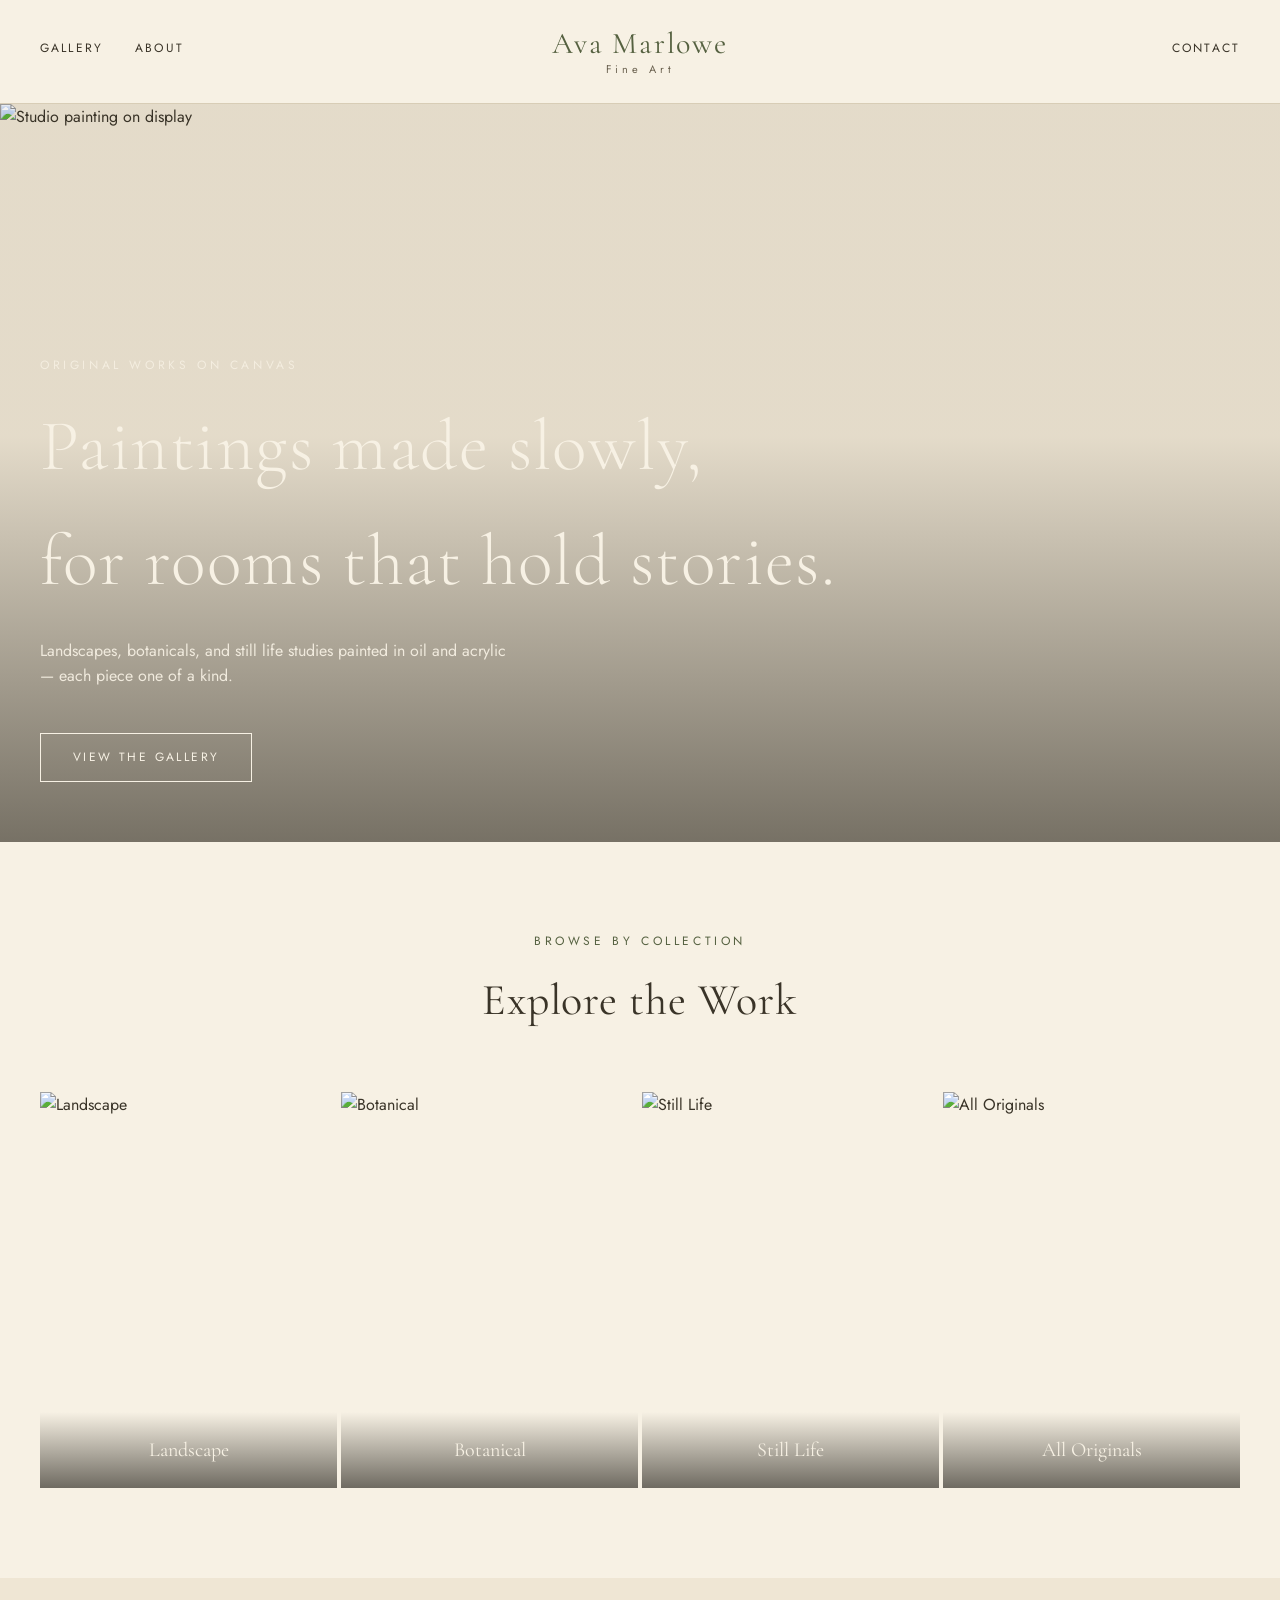
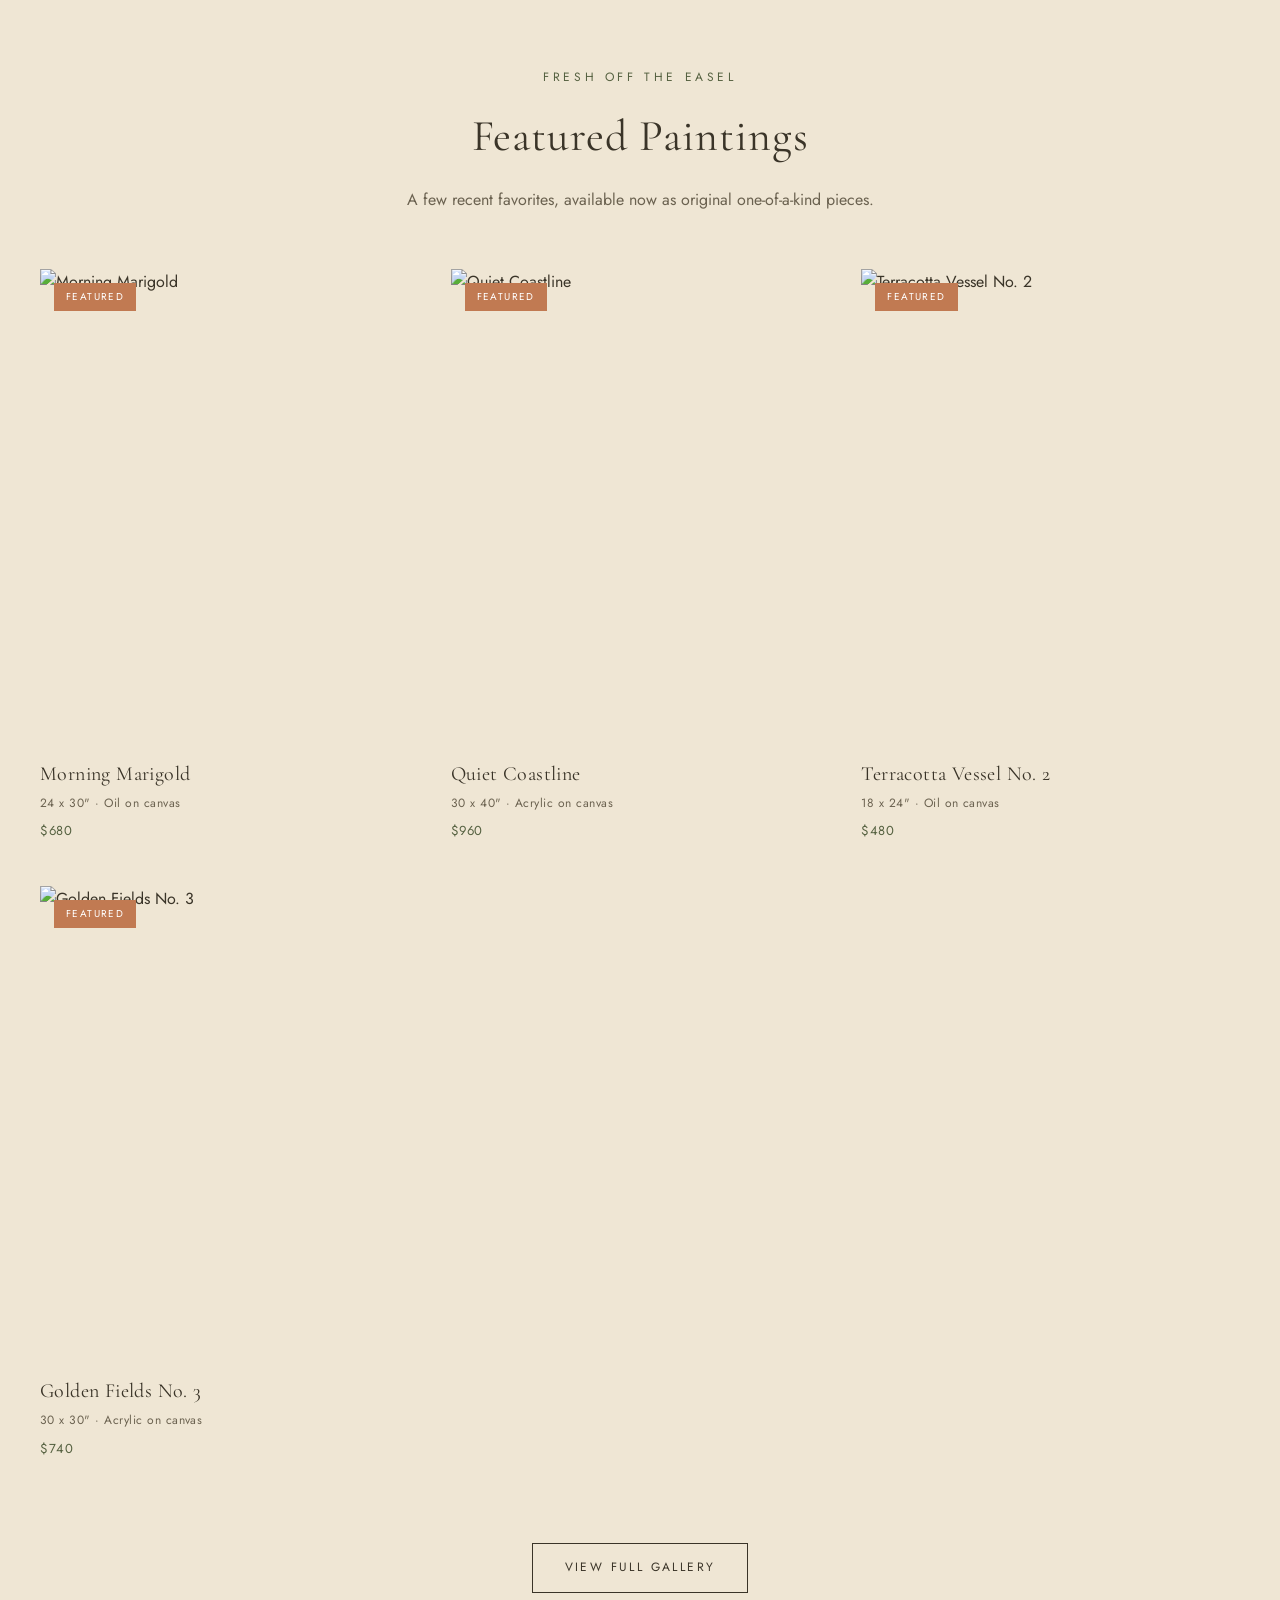
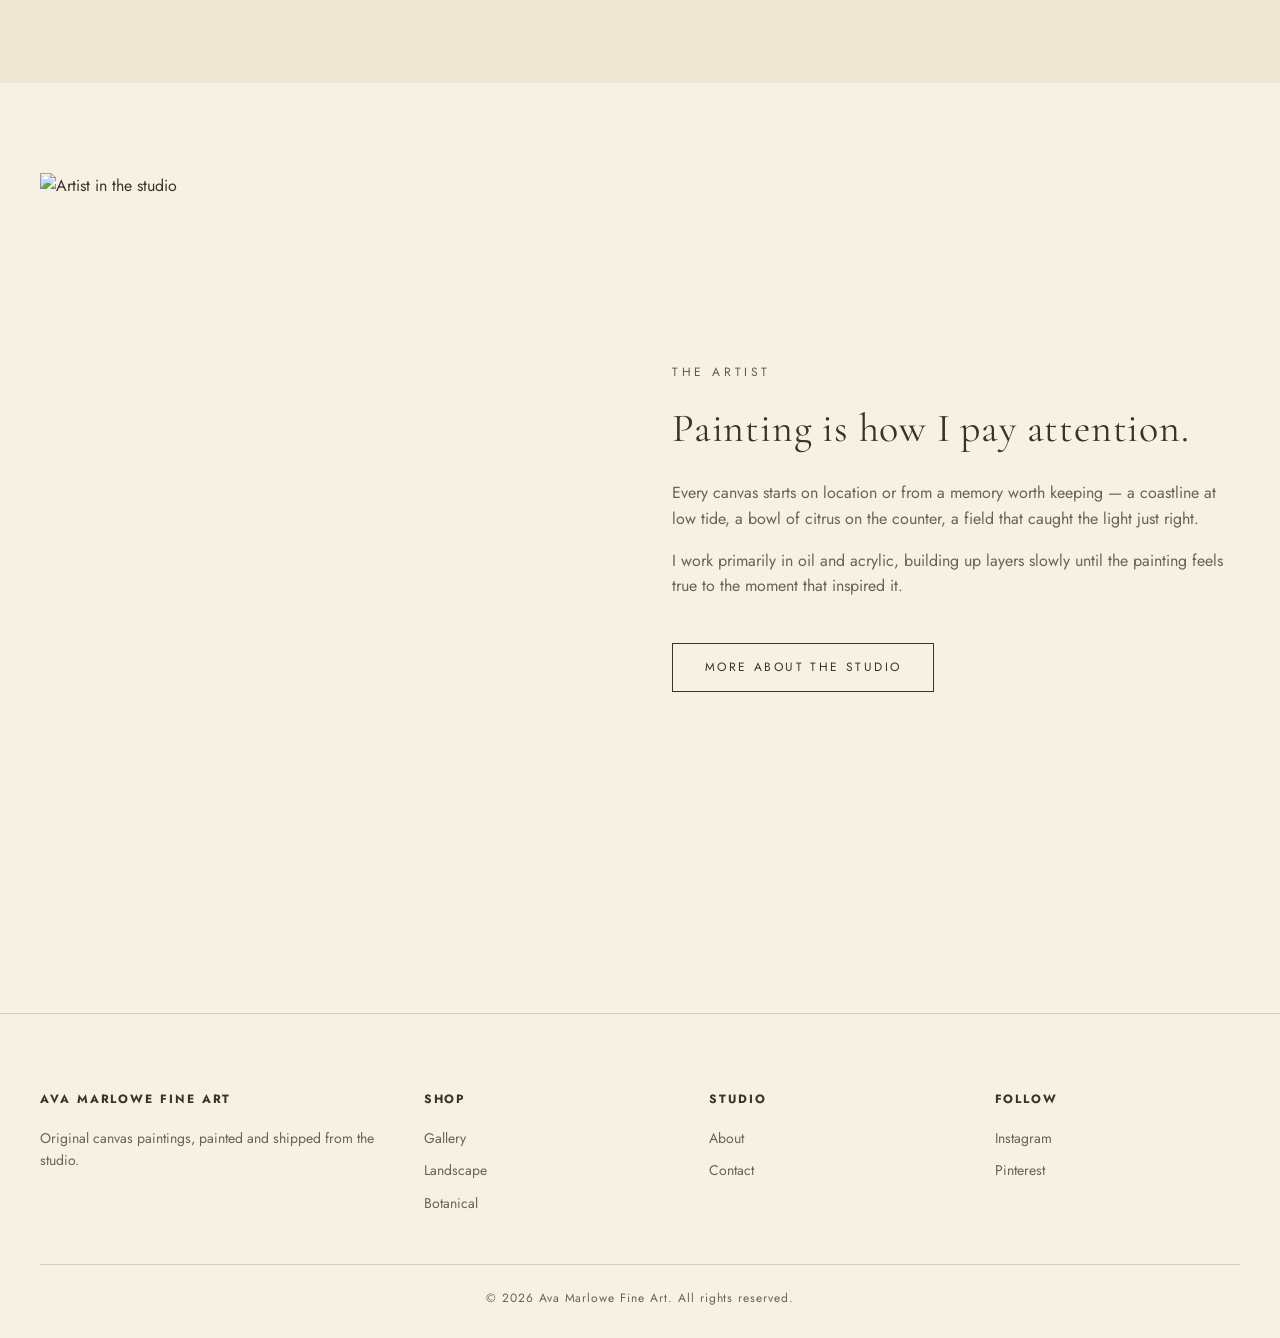
==== index.html @ 0de1bdde "Initial commit: canvas painting gallery site Static site scaffold for showcasing original canvas pai" ====
<!DOCTYPE html>
<html lang="en">
<head>
<meta charset="UTF-8">
<meta name="viewport" content="width=device-width, initial-scale=1.0">
<title>Ava Marlowe | Original Canvas Paintings</title>
<link rel="stylesheet" href="css/style.css">
</head>
<body>

<header class="site-header">
  <nav class="nav-group">
    <a href="gallery.html">Gallery</a>
    <a href="about.html">About</a>
  </nav>
  <a href="index.html" class="logo">Ava Marlowe<small>Fine Art</small></a>
  <nav class="nav-group nav-right">
    <a href="contact.html">Contact</a>
  </nav>
  <button class="mobile-toggle">&#9776;</button>
  <nav class="mobile-menu">
    <a href="gallery.html">Gallery</a>
    <a href="about.html">About</a>
    <a href="contact.html">Contact</a>
  </nav>
</header>

<section class="hero">
  <img src="https://picsum.photos/seed/canvas-hero/1800/1200" alt="Studio painting on display">
  <div class="hero-content">
    <span class="eyebrow">Original Works on Canvas</span>
    <h1>Paintings made slowly,<br>for rooms that hold stories.</h1>
    <p>Landscapes, botanicals, and still life studies painted in oil and acrylic — each piece one of a kind.</p>
    <a href="gallery.html" class="btn">View the Gallery</a>
  </div>
</section>

<section class="section">
  <div class="container">
    <div class="section-head">
      <span class="eyebrow">Browse by Collection</span>
      <h2>Explore the Work</h2>
    </div>
    <div class="tiles" id="tiles-grid"></div>
  </div>
</section>

<section class="section section-alt">
  <div class="container">
    <div class="section-head">
      <span class="eyebrow">Fresh off the Easel</span>
      <h2>Featured Paintings</h2>
      <p>A few recent favorites, available now as original one-of-a-kind pieces.</p>
    </div>
    <div class="grid" id="featured-grid"></div>
    <div style="text-align:center; margin-top:56px;">
      <a href="gallery.html" class="btn btn-dark">View Full Gallery</a>
    </div>
  </div>
</section>

<section class="section">
  <div class="container">
    <div class="split">
      <img src="https://picsum.photos/seed/canvas-studio-about/900/1125" alt="Artist in the studio">
      <div class="content">
        <span class="eyebrow">The Artist</span>
        <h2>Painting is how I pay attention.</h2>
        <p>Every canvas starts on location or from a memory worth keeping — a coastline at low tide, a bowl of citrus on the counter, a field that caught the light just right.</p>
        <p>I work primarily in oil and acrylic, building up layers slowly until the painting feels true to the moment that inspired it.</p>
        <a href="about.html" class="btn btn-dark">More About the Studio</a>
      </div>
    </div>
  </div>
</section>

<footer class="site-footer">
  <div class="container">
    <div class="footer-grid">
      <div>
        <h4>Ava Marlowe Fine Art</h4>
        <p>Original canvas paintings, painted and shipped from the studio.</p>
      </div>
      <div>
        <h4>Shop</h4>
        <a href="gallery.html">Gallery</a>
        <a href="gallery.html?tag=Landscape">Landscape</a>
        <a href="gallery.html?tag=Botanical">Botanical</a>
      </div>
      <div>
        <h4>Studio</h4>
        <a href="about.html">About</a>
        <a href="contact.html">Contact</a>
      </div>
      <div>
        <h4>Follow</h4>
        <a href="#">Instagram</a>
        <a href="#">Pinterest</a>
      </div>
    </div>
    <div class="footer-bottom">&copy; 2026 Ava Marlowe Fine Art. All rights reserved.</div>
  </div>
</footer>

<div class="lightbox" id="lightbox">
  <button class="lightbox-close">&times;</button>
  <div class="lightbox-inner">
    <div class="lightbox-img"><img src="" alt=""></div>
    <div class="lightbox-details">
      <span class="meta lb-tag"></span>
      <h2 class="lb-title"></h2>
      <div class="lb-meta"></div>
      <div class="price lb-price"></div>
      <a href="contact.html" class="btn btn-dark" style="text-align:center;">Inquire About This Piece</a>
    </div>
  </div>
</div>

<script src="js/paintings.js"></script>
<script src="js/main.js"></script>
</body>
</html>
---- css/style.css ----
@import url('https://fonts.googleapis.com/css2?family=Cormorant+Garamond:ital,wght@0,300;0,400;0,500;0,600;1,400&family=Jost:wght@400;500&display=swap');

:root {
  --bg: #f7f1e4;
  --bg-alt: #efe6d4;
  --ink: #3a3428;
  --ink-soft: #6b6250;
  --accent: #6b7a4f;
  --accent-dark: #556140;
  --line: #d8cdb6;
  --terracotta: #c17a52;
  --max-width: 1400px;
}

* { box-sizing: border-box; }

html { scroll-behavior: smooth; }

body {
  margin: 0;
  background: var(--bg);
  color: var(--ink);
  font-family: 'Jost', sans-serif;
  font-size: 16px;
  line-height: 1.6;
  -webkit-font-smoothing: antialiased;
}

h1, h2, h3, .logo, .serif {
  font-family: 'Cormorant Garamond', serif;
  font-weight: 400;
  letter-spacing: 0.02em;
  margin: 0;
}

a {
  color: inherit;
  text-decoration: none;
}

img { max-width: 100%; display: block; }

.container {
  max-width: var(--max-width);
  margin: 0 auto;
  padding: 0 40px;
}

/* ---------- Header ---------- */

.site-header {
  display: flex;
  align-items: center;
  justify-content: space-between;
  padding: 28px 40px;
  border-bottom: 1px solid var(--line);
  position: relative;
  flex-wrap: wrap;
  gap: 16px;
}

.nav-group {
  display: flex;
  gap: 32px;
  flex: 1;
  align-items: center;
}

.nav-group.nav-right {
  justify-content: flex-end;
}

.site-header nav a {
  font-family: 'Jost', sans-serif;
  font-size: 12px;
  letter-spacing: 0.18em;
  text-transform: uppercase;
  color: var(--ink);
  padding-bottom: 4px;
  border-bottom: 1px solid transparent;
  transition: border-color 0.2s ease, color 0.2s ease;
}

.site-header nav a:hover,
.site-header nav a.active {
  border-color: var(--accent);
  color: var(--accent-dark);
}

.logo {
  font-size: 30px;
  text-align: center;
  color: var(--accent-dark);
  letter-spacing: 0.06em;
  line-height: 1.05;
  white-space: nowrap;
}

.logo small {
  display: block;
  font-size: 11px;
  font-family: 'Jost', sans-serif;
  letter-spacing: 0.35em;
  color: var(--ink-soft);
  margin-top: 4px;
}

.mobile-toggle {
  display: none;
  background: none;
  border: none;
  font-size: 22px;
  cursor: pointer;
  color: var(--ink);
}

/* ---------- Hero ---------- */

.hero {
  position: relative;
  height: 82vh;
  min-height: 480px;
  display: flex;
  align-items: flex-end;
  overflow: hidden;
  background: var(--bg-alt);
}

.hero img {
  position: absolute;
  inset: 0;
  width: 100%;
  height: 100%;
  object-fit: cover;
}

.hero::after {
  content: '';
  position: absolute;
  inset: 0;
  background: linear-gradient(0deg, rgba(20,17,10,0.55) 0%, rgba(20,17,10,0.05) 55%);
}

.hero-content {
  position: relative;
  z-index: 1;
  padding: 60px 40px;
  color: #f7f1e4;
  max-width: var(--max-width);
  margin: 0 auto;
  width: 100%;
}

.hero-content .eyebrow {
  font-size: 12px;
  letter-spacing: 0.3em;
  text-transform: uppercase;
  opacity: 0.85;
  margin-bottom: 14px;
  display: block;
}

.hero-content h1 {
  font-size: clamp(40px, 6vw, 72px);
  font-weight: 300;
  max-width: 820px;
}

.hero-content p {
  max-width: 480px;
  margin-top: 18px;
  font-size: 16px;
  opacity: 0.92;
}

.btn {
  display: inline-block;
  margin-top: 28px;
  padding: 14px 32px;
  border: 1px solid currentColor;
  font-size: 12px;
  letter-spacing: 0.2em;
  text-transform: uppercase;
  transition: background 0.2s ease, color 0.2s ease;
}

.btn:hover {
  background: #f7f1e4;
  color: var(--ink);
}

.btn-dark {
  color: var(--ink);
  border-color: var(--ink);
}

.btn-dark:hover {
  background: var(--ink);
  color: var(--bg);
}

/* ---------- Section headings ---------- */

.section {
  padding: 90px 0;
}

.section-alt {
  background: var(--bg-alt);
}

.section-head {
  text-align: center;
  max-width: 640px;
  margin: 0 auto 56px;
}

.section-head .eyebrow {
  display: block;
  font-size: 12px;
  letter-spacing: 0.3em;
  text-transform: uppercase;
  color: var(--accent-dark);
  margin-bottom: 14px;
}

.section-head h2 {
  font-size: clamp(30px, 4vw, 44px);
  font-weight: 400;
}

.section-head p {
  margin-top: 16px;
  color: var(--ink-soft);
}

/* ---------- Category tiles ---------- */

.tiles {
  display: grid;
  grid-template-columns: repeat(4, 1fr);
  gap: 4px;
}

.tile {
  position: relative;
  aspect-ratio: 3/4;
  overflow: hidden;
  display: block;
}

.tile img {
  width: 100%;
  height: 100%;
  object-fit: cover;
  transition: transform 0.6s ease;
}

.tile:hover img { transform: scale(1.06); }

.tile span {
  position: absolute;
  left: 0; right: 0; bottom: 0;
  padding: 22px 16px;
  background: linear-gradient(0deg, rgba(20,17,10,0.6), rgba(20,17,10,0));
  color: #f7f1e4;
  font-family: 'Cormorant Garamond', serif;
  font-size: 20px;
  text-align: center;
}

/* ---------- Gallery grid ---------- */

.gallery-toolbar {
  display: flex;
  align-items: center;
  justify-content: space-between;
  padding: 24px 0;
  border-top: 1px solid var(--line);
  border-bottom: 1px solid var(--line);
  margin-bottom: 48px;
  font-size: 12px;
  letter-spacing: 0.14em;
  text-transform: uppercase;
  flex-wrap: wrap;
  gap: 16px;
}

.gallery-toolbar select {
  font-family: 'Jost', sans-serif;
  font-size: 12px;
  letter-spacing: 0.1em;
  text-transform: uppercase;
  background: transparent;
  border: 1px solid var(--ink);
  padding: 10px 14px;
  color: var(--ink);
}

.filter-tags {
  display: flex;
  gap: 10px;
  flex-wrap: wrap;
}

.filter-tags button {
  font-family: 'Jost', sans-serif;
  font-size: 11px;
  letter-spacing: 0.14em;
  text-transform: uppercase;
  background: transparent;
  border: 1px solid var(--line);
  padding: 9px 18px;
  cursor: pointer;
  color: var(--ink-soft);
  transition: all 0.2s ease;
}

.filter-tags button:hover,
.filter-tags button.active {
  border-color: var(--accent);
  color: var(--accent-dark);
  background: rgba(107,122,79,0.08);
}

.grid {
  display: grid;
  grid-template-columns: repeat(3, 1fr);
  gap: 44px 32px;
}

.card {
  cursor: pointer;
}

.card-image {
  position: relative;
  overflow: hidden;
  background: var(--bg-alt);
  aspect-ratio: 4/5;
}

.card-image img {
  width: 100%;
  height: 100%;
  object-fit: cover;
  transition: transform 0.5s ease;
}

.card:hover .card-image img { transform: scale(1.04); }

.card-badge {
  position: absolute;
  top: 14px;
  left: 14px;
  background: var(--terracotta);
  color: #fff;
  font-size: 10px;
  letter-spacing: 0.14em;
  text-transform: uppercase;
  padding: 6px 12px;
}

.card-info {
  padding-top: 16px;
  text-align: left;
}

.card-info h3 {
  font-size: 20px;
  font-weight: 400;
}

.card-info .meta {
  font-size: 12px;
  color: var(--ink-soft);
  letter-spacing: 0.04em;
  margin-top: 4px;
}

.card-info .price {
  font-size: 13px;
  color: var(--accent-dark);
  margin-top: 8px;
  letter-spacing: 0.04em;
}

/* ---------- Lightbox ---------- */

.lightbox {
  position: fixed;
  inset: 0;
  background: rgba(20,17,10,0.88);
  display: none;
  align-items: center;
  justify-content: center;
  z-index: 100;
  padding: 40px;
}

.lightbox.open { display: flex; }

.lightbox-inner {
  background: var(--bg);
  max-width: 1000px;
  width: 100%;
  max-height: 90vh;
  display: grid;
  grid-template-columns: 1.3fr 1fr;
  overflow: auto;
}

.lightbox-img {
  background: var(--bg-alt);
}

.lightbox-img img {
  width: 100%;
  height: 100%;
  object-fit: cover;
}

.lightbox-details {
  padding: 48px 40px;
  display: flex;
  flex-direction: column;
  justify-content: center;
}

.lightbox-details .meta {
  font-size: 12px;
  letter-spacing: 0.12em;
  text-transform: uppercase;
  color: var(--ink-soft);
  margin-bottom: 10px;
}

.lightbox-details h2 {
  font-size: 32px;
  margin-bottom: 14px;
}

.lightbox-details .price {
  font-size: 16px;
  color: var(--accent-dark);
  margin: 18px 0 26px;
}

.lightbox-close {
  position: absolute;
  top: 24px;
  right: 32px;
  background: none;
  border: none;
  color: #f7f1e4;
  font-size: 30px;
  cursor: pointer;
  line-height: 1;
}

/* ---------- About / split sections ---------- */

.split {
  display: grid;
  grid-template-columns: 1fr 1fr;
  gap: 64px;
  align-items: center;
}

.split img {
  width: 100%;
  aspect-ratio: 4/5;
  object-fit: cover;
}

.split .content .eyebrow {
  display: block;
  font-size: 12px;
  letter-spacing: 0.3em;
  text-transform: uppercase;
  color: var(--accent-dark);
  margin-bottom: 14px;
}

.split .content h2 {
  font-size: clamp(28px, 3.6vw, 40px);
  margin-bottom: 20px;
}

.split .content p {
  color: var(--ink-soft);
  margin-bottom: 16px;
}

/* ---------- Contact form ---------- */

.contact-form {
  max-width: 560px;
  margin: 0 auto;
  display: flex;
  flex-direction: column;
  gap: 20px;
}

.contact-form label {
  font-size: 12px;
  letter-spacing: 0.12em;
  text-transform: uppercase;
  color: var(--ink-soft);
  margin-bottom: 8px;
  display: block;
}

.contact-form input,
.contact-form textarea {
  width: 100%;
  border: 1px solid var(--line);
  background: transparent;
  padding: 14px 16px;
  font-family: 'Jost', sans-serif;
  font-size: 14px;
  color: var(--ink);
}

.contact-form input:focus,
.contact-form textarea:focus {
  outline: none;
  border-color: var(--accent);
}

.contact-form textarea { resize: vertical; min-height: 140px; }

.contact-info {
  display: grid;
  grid-template-columns: repeat(3, 1fr);
  gap: 32px;
  text-align: center;
  margin-top: 70px;
  padding-top: 50px;
  border-top: 1px solid var(--line);
}

.contact-info h3 {
  font-size: 13px;
  letter-spacing: 0.16em;
  text-transform: uppercase;
  color: var(--accent-dark);
  margin-bottom: 10px;
  font-family: 'Jost', sans-serif;
}

.contact-info p { color: var(--ink-soft); font-size: 14px; }

/* ---------- Footer ---------- */

.site-footer {
  border-top: 1px solid var(--line);
  padding: 60px 0 30px;
  margin-top: 40px;
}

.footer-grid {
  display: grid;
  grid-template-columns: 1.4fr 1fr 1fr 1fr;
  gap: 40px;
  padding-bottom: 40px;
}

.footer-grid h4 {
  font-size: 12px;
  letter-spacing: 0.16em;
  text-transform: uppercase;
  margin-bottom: 18px;
  color: var(--ink);
  font-family: 'Jost', sans-serif;
}

.footer-grid p, .footer-grid a {
  display: block;
  font-size: 14px;
  color: var(--ink-soft);
  margin-bottom: 10px;
}

.footer-grid a:hover { color: var(--accent-dark); }

.footer-bottom {
  text-align: center;
  font-size: 12px;
  letter-spacing: 0.08em;
  color: var(--ink-soft);
  padding-top: 24px;
  border-top: 1px solid var(--line);
}

/* ---------- Responsive ---------- */

@media (max-width: 980px) {
  .tiles { grid-template-columns: repeat(2, 1fr); }
  .grid { grid-template-columns: repeat(2, 1fr); }
  .split { grid-template-columns: 1fr; }
  .lightbox-inner { grid-template-columns: 1fr; }
  .footer-grid { grid-template-columns: 1fr 1fr; }
  .contact-info { grid-template-columns: 1fr; gap: 24px; }
}

@media (max-width: 640px) {
  .site-header { padding: 20px; }
  .nav-group { display: none; }
  .mobile-toggle { display: block; }
  .container { padding: 0 20px; }
  .grid { grid-template-columns: 1fr; }
  .tiles { grid-template-columns: 1fr 1fr; }
  .footer-grid { grid-template-columns: 1fr; }
}

.mobile-menu {
  display: none;
}

.mobile-menu.open {
  display: flex;
  flex-direction: column;
  position: absolute;
  top: 100%;
  left: 0;
  right: 0;
  background: var(--bg);
  padding: 20px;
  border-bottom: 1px solid var(--line);
  gap: 18px;
  z-index: 10;
}

.mobile-menu a {
  font-size: 13px;
  letter-spacing: 0.16em;
  text-transform: uppercase;
}
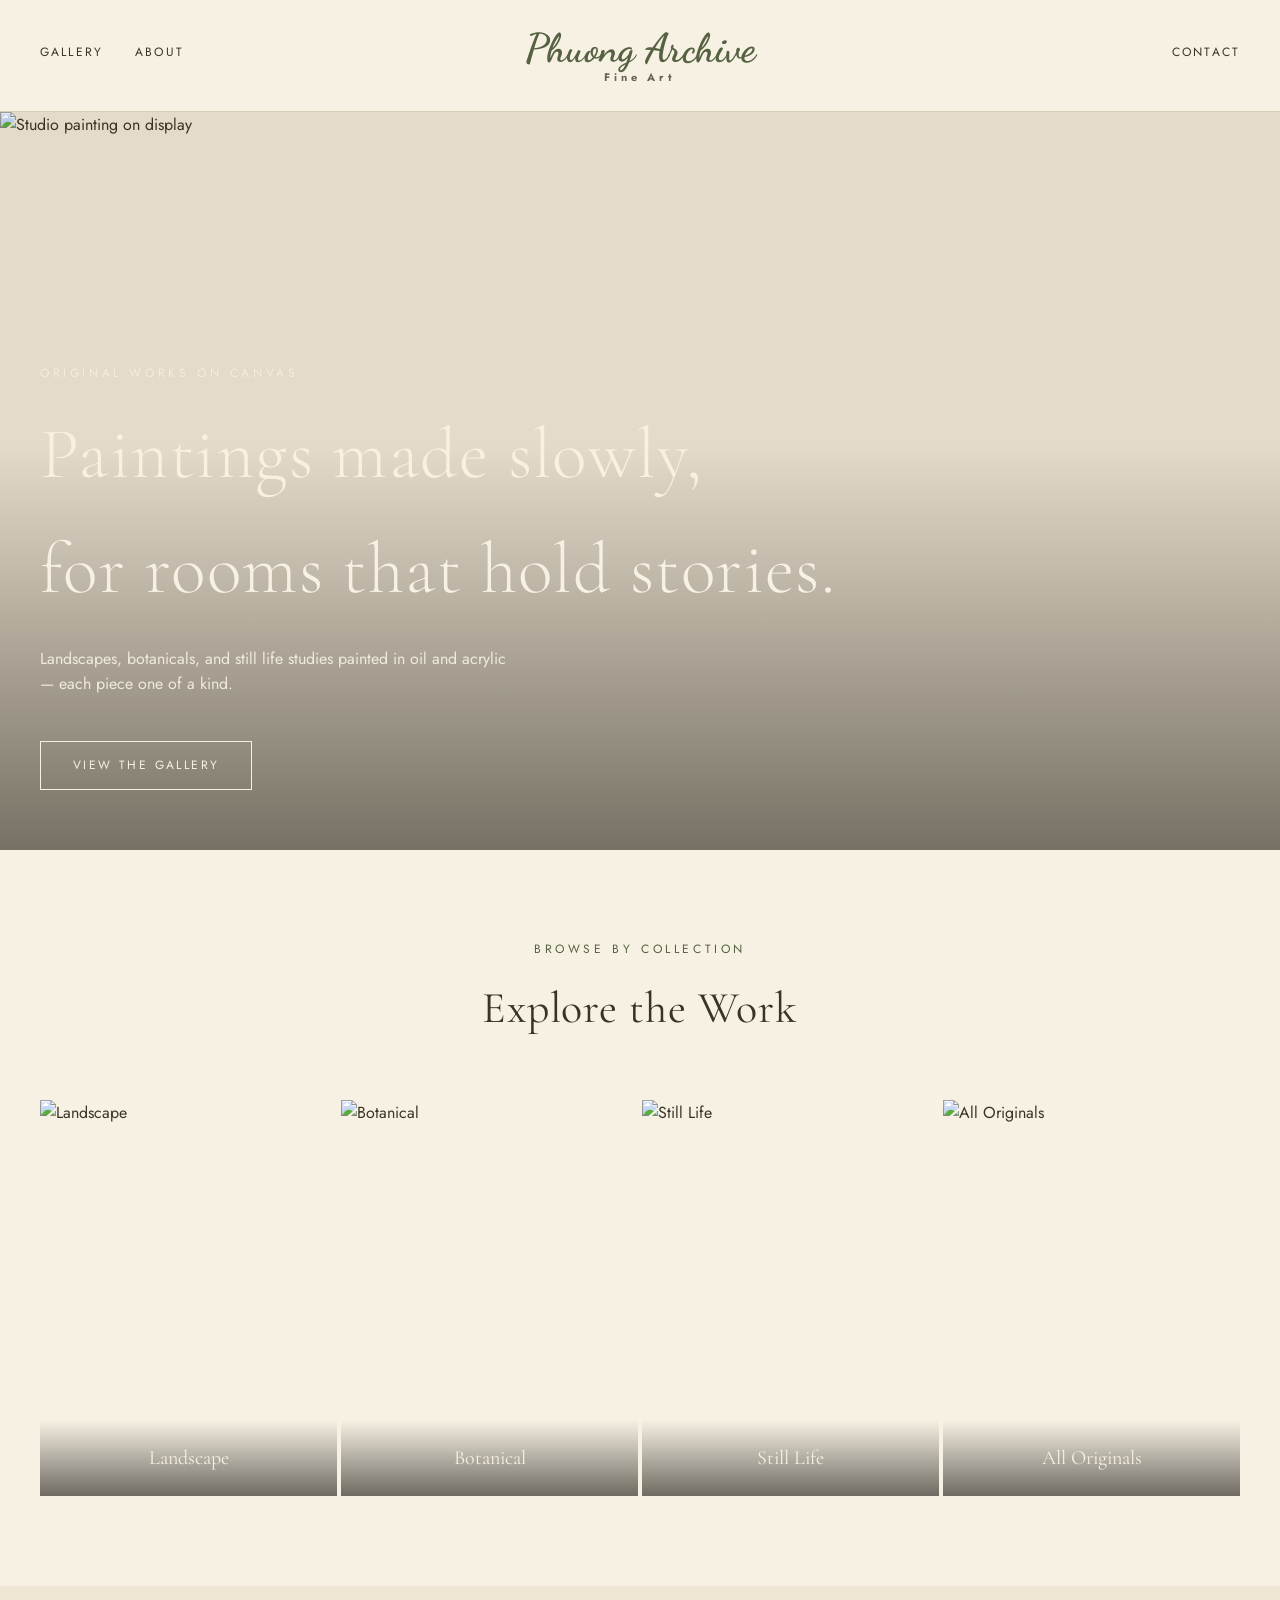
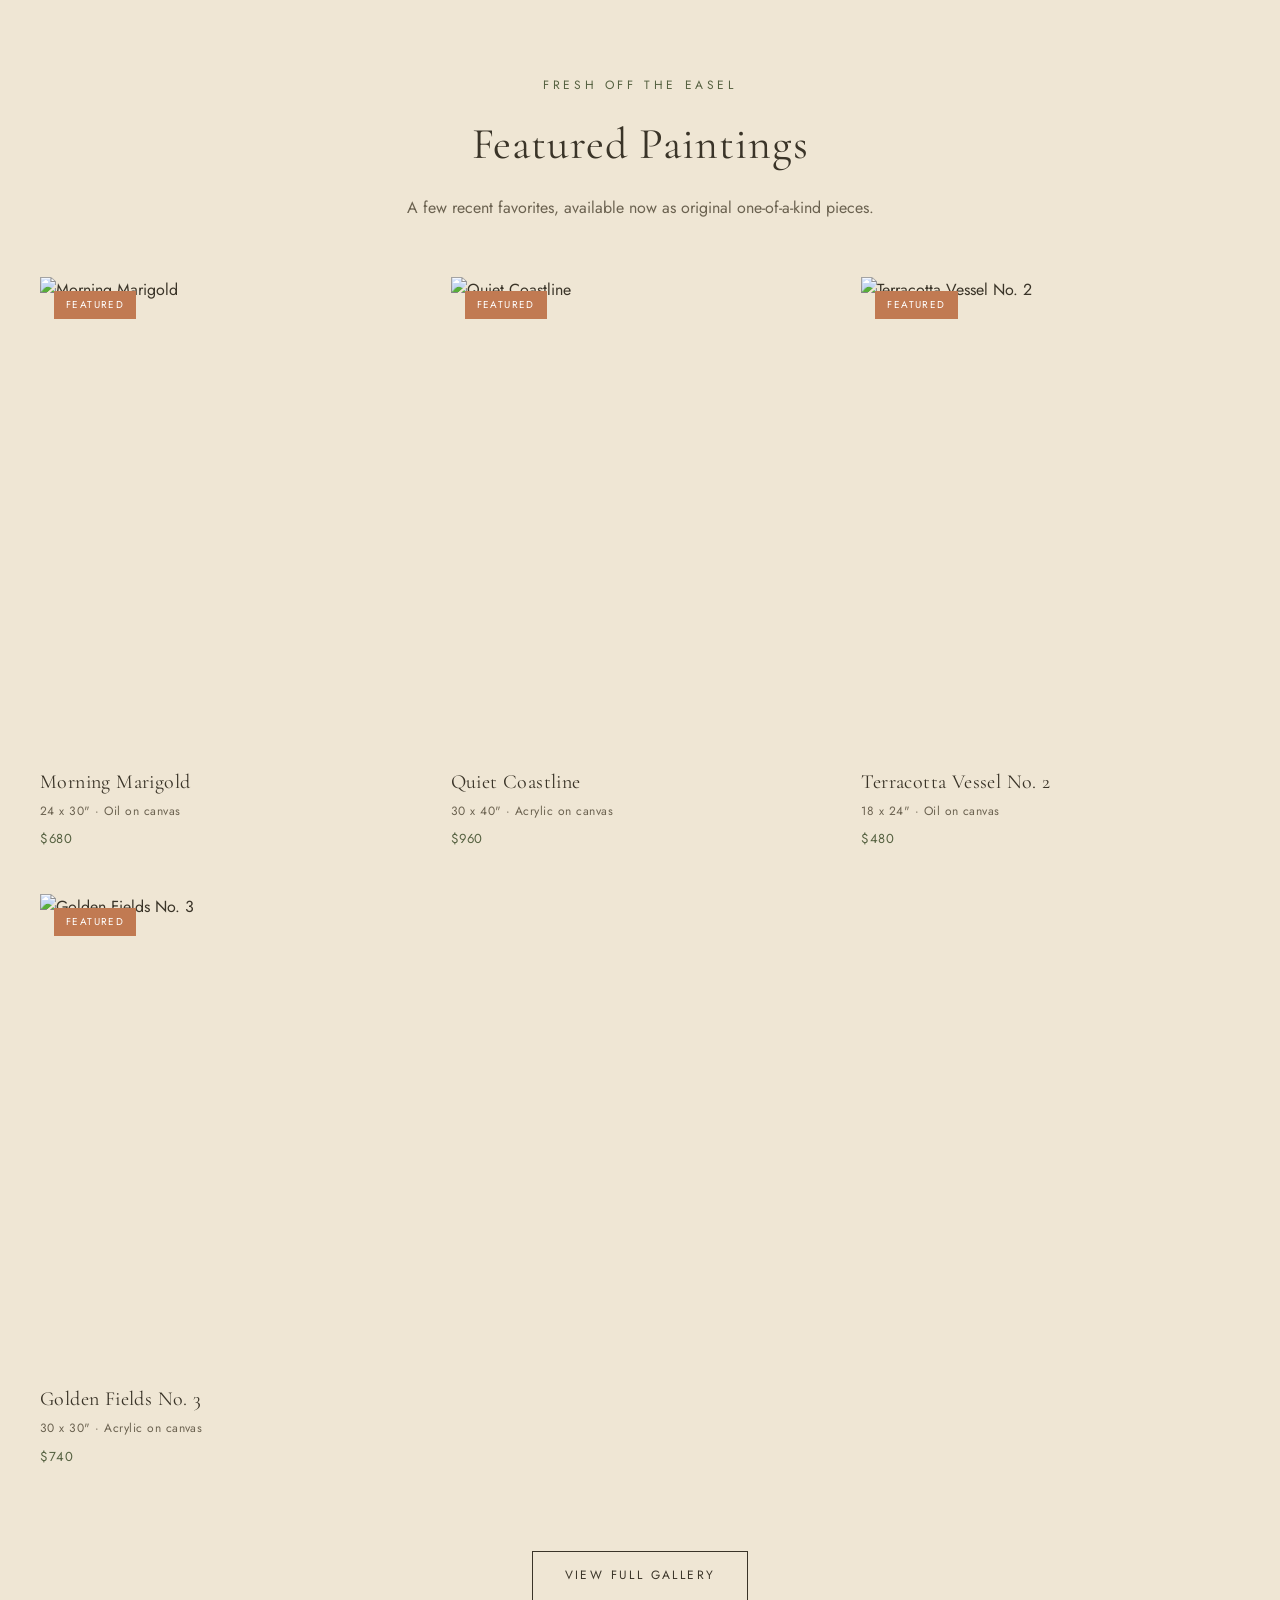
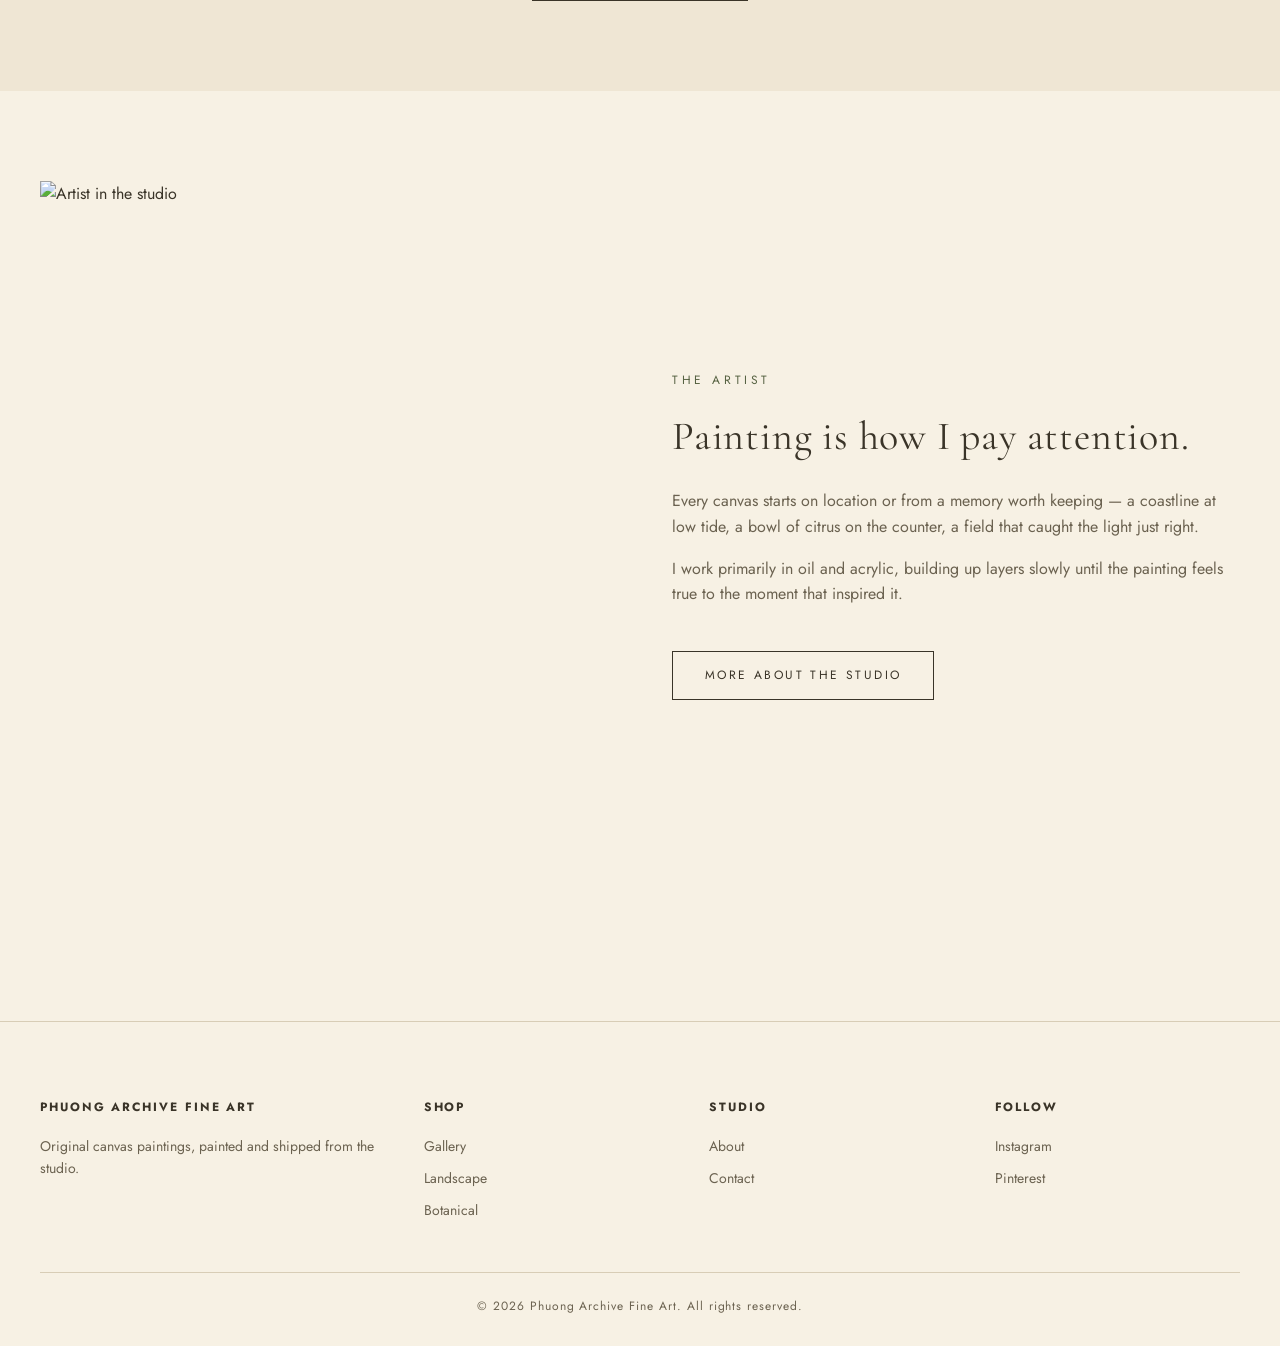
==== commit 64e27aa4: "Rename site to Phuong Archive, add cursive logo font Swaps the placeholder "Ava Marlowe" branding fo" ====
--- a/index.html
+++ b/index.html
@@ -3,7 +3,7 @@
 <head>
 <meta charset="UTF-8">
 <meta name="viewport" content="width=device-width, initial-scale=1.0">
-<title>Ava Marlowe | Original Canvas Paintings</title>
+<title>Phuong Archive | Original Canvas Paintings</title>
 <link rel="stylesheet" href="css/style.css">
 </head>
 <body>
@@ -13,7 +13,7 @@
     <a href="gallery.html">Gallery</a>
     <a href="about.html">About</a>
   </nav>
-  <a href="index.html" class="logo">Ava Marlowe<small>Fine Art</small></a>
+  <a href="index.html" class="logo">Phuong Archive<small>Fine Art</small></a>
   <nav class="nav-group nav-right">
     <a href="contact.html">Contact</a>
   </nav>
@@ -78,7 +78,7 @@
   <div class="container">
     <div class="footer-grid">
       <div>
-        <h4>Ava Marlowe Fine Art</h4>
+        <h4>Phuong Archive Fine Art</h4>
         <p>Original canvas paintings, painted and shipped from the studio.</p>
       </div>
       <div>
@@ -98,7 +98,7 @@
         <a href="#">Pinterest</a>
       </div>
     </div>
-    <div class="footer-bottom">&copy; 2026 Ava Marlowe Fine Art. All rights reserved.</div>
+    <div class="footer-bottom">&copy; 2026 Phuong Archive Fine Art. All rights reserved.</div>
   </div>
 </footer>
 
--- a/css/style.css
+++ b/css/style.css
@@ -1,4 +1,4 @@
-@import url('https://fonts.googleapis.com/css2?family=Cormorant+Garamond:ital,wght@0,300;0,400;0,500;0,600;1,400&family=Jost:wght@400;500&display=swap');
+@import url('https://fonts.googleapis.com/css2?family=Cormorant+Garamond:ital,wght@0,300;0,400;0,500;0,600;1,400&family=Dancing+Script:wght@500;600;700&family=Jost:wght@400;500&display=swap');
 
 :root {
   --bg: #f7f1e4;
@@ -26,10 +26,17 @@
   -webkit-font-smoothing: antialiased;
 }
 
-h1, h2, h3, .logo, .serif {
+h1, h2, h3, .serif {
   font-family: 'Cormorant Garamond', serif;
   font-weight: 400;
   letter-spacing: 0.02em;
+  margin: 0;
+}
+
+.logo {
+  font-family: 'Dancing Script', cursive;
+  font-weight: 700;
+  letter-spacing: 0;
   margin: 0;
 }
 
@@ -88,11 +95,10 @@
 }
 
 .logo {
-  font-size: 30px;
+  font-size: 40px;
   text-align: center;
   color: var(--accent-dark);
-  letter-spacing: 0.06em;
-  line-height: 1.05;
+  line-height: 1;
   white-space: nowrap;
 }
 
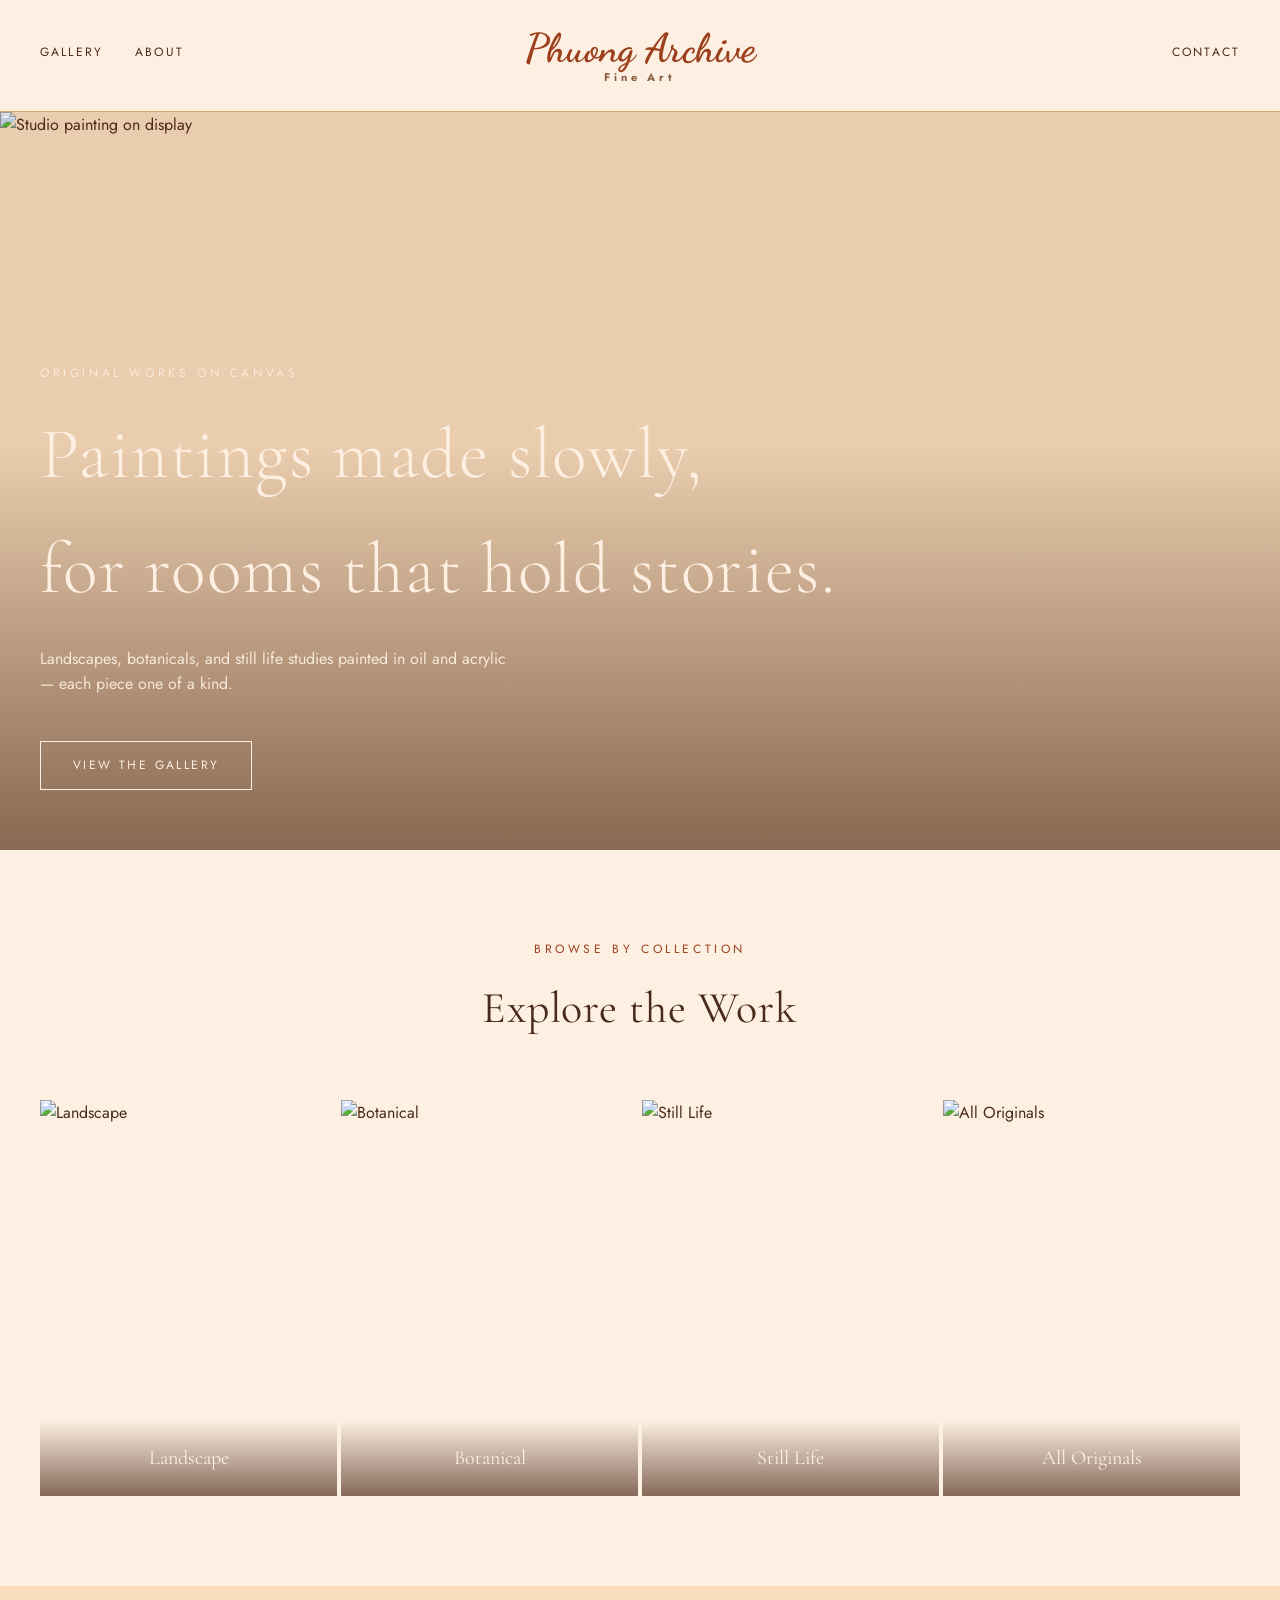
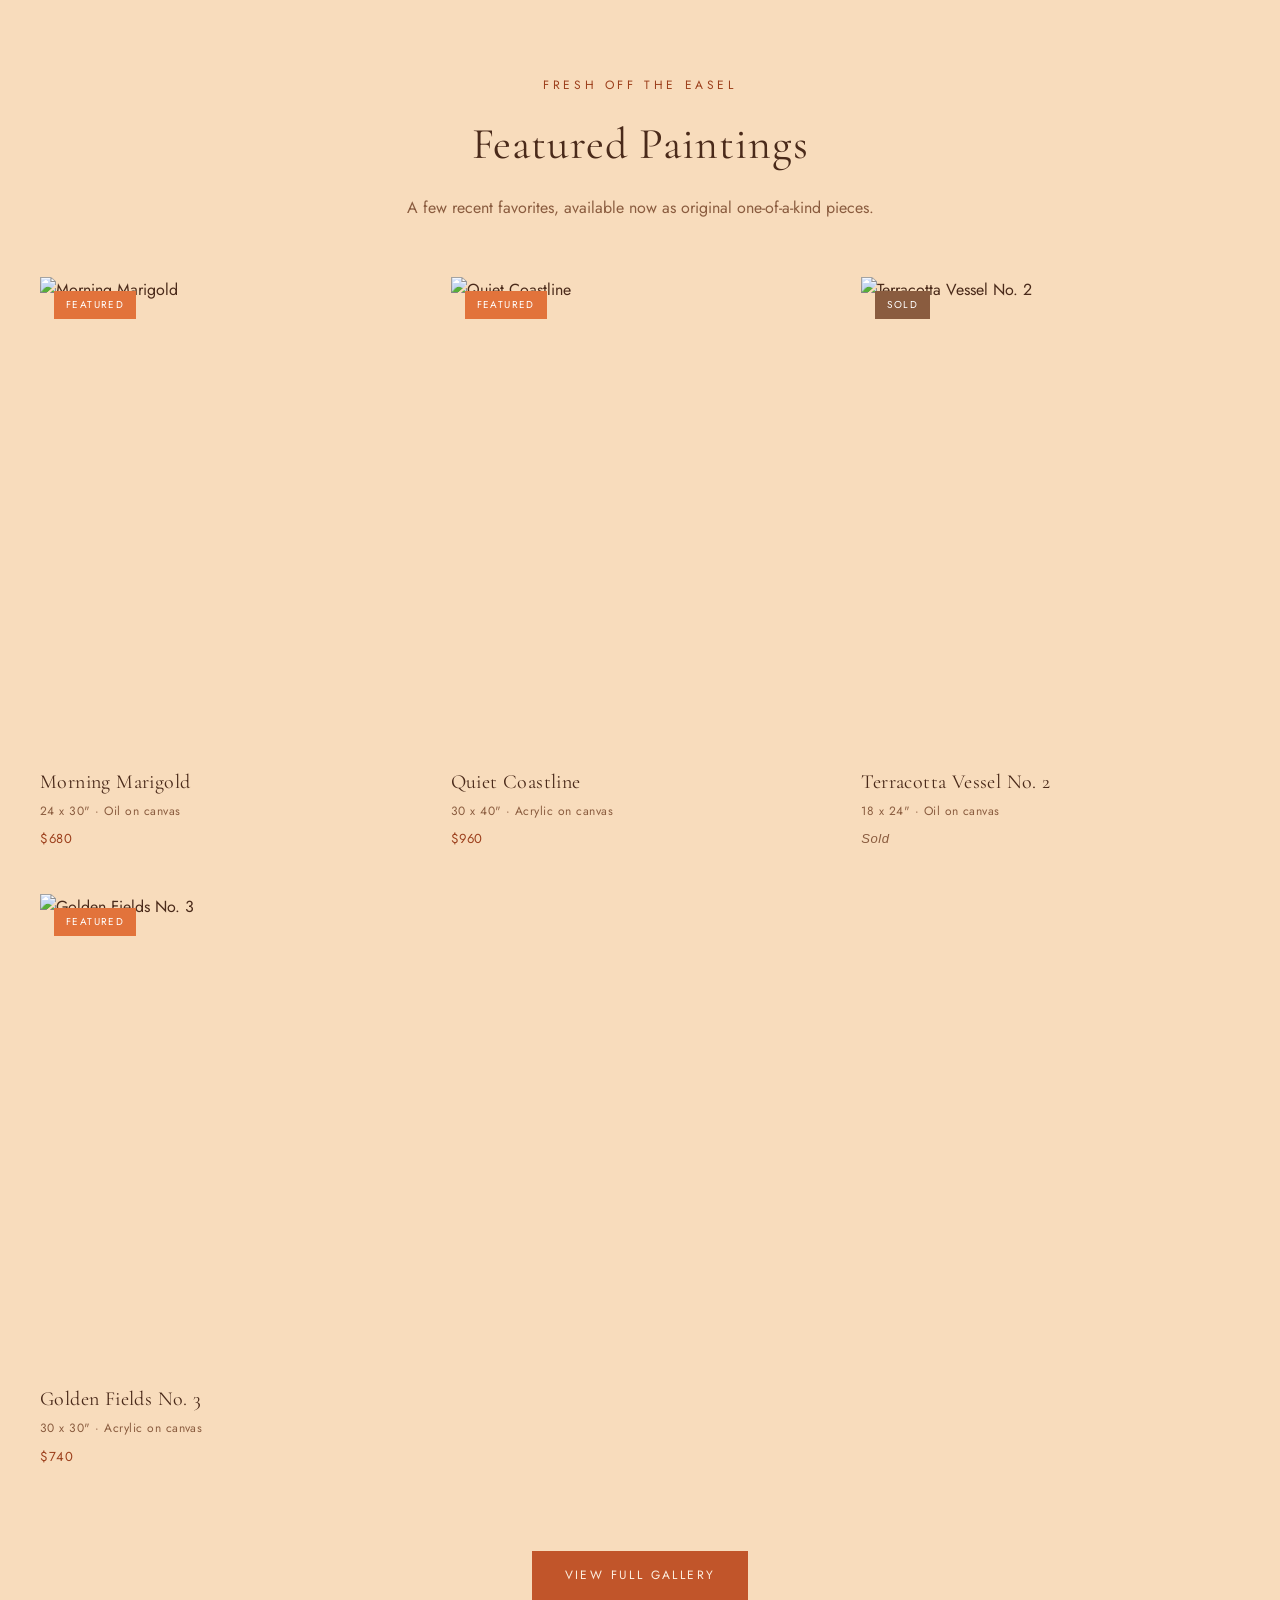
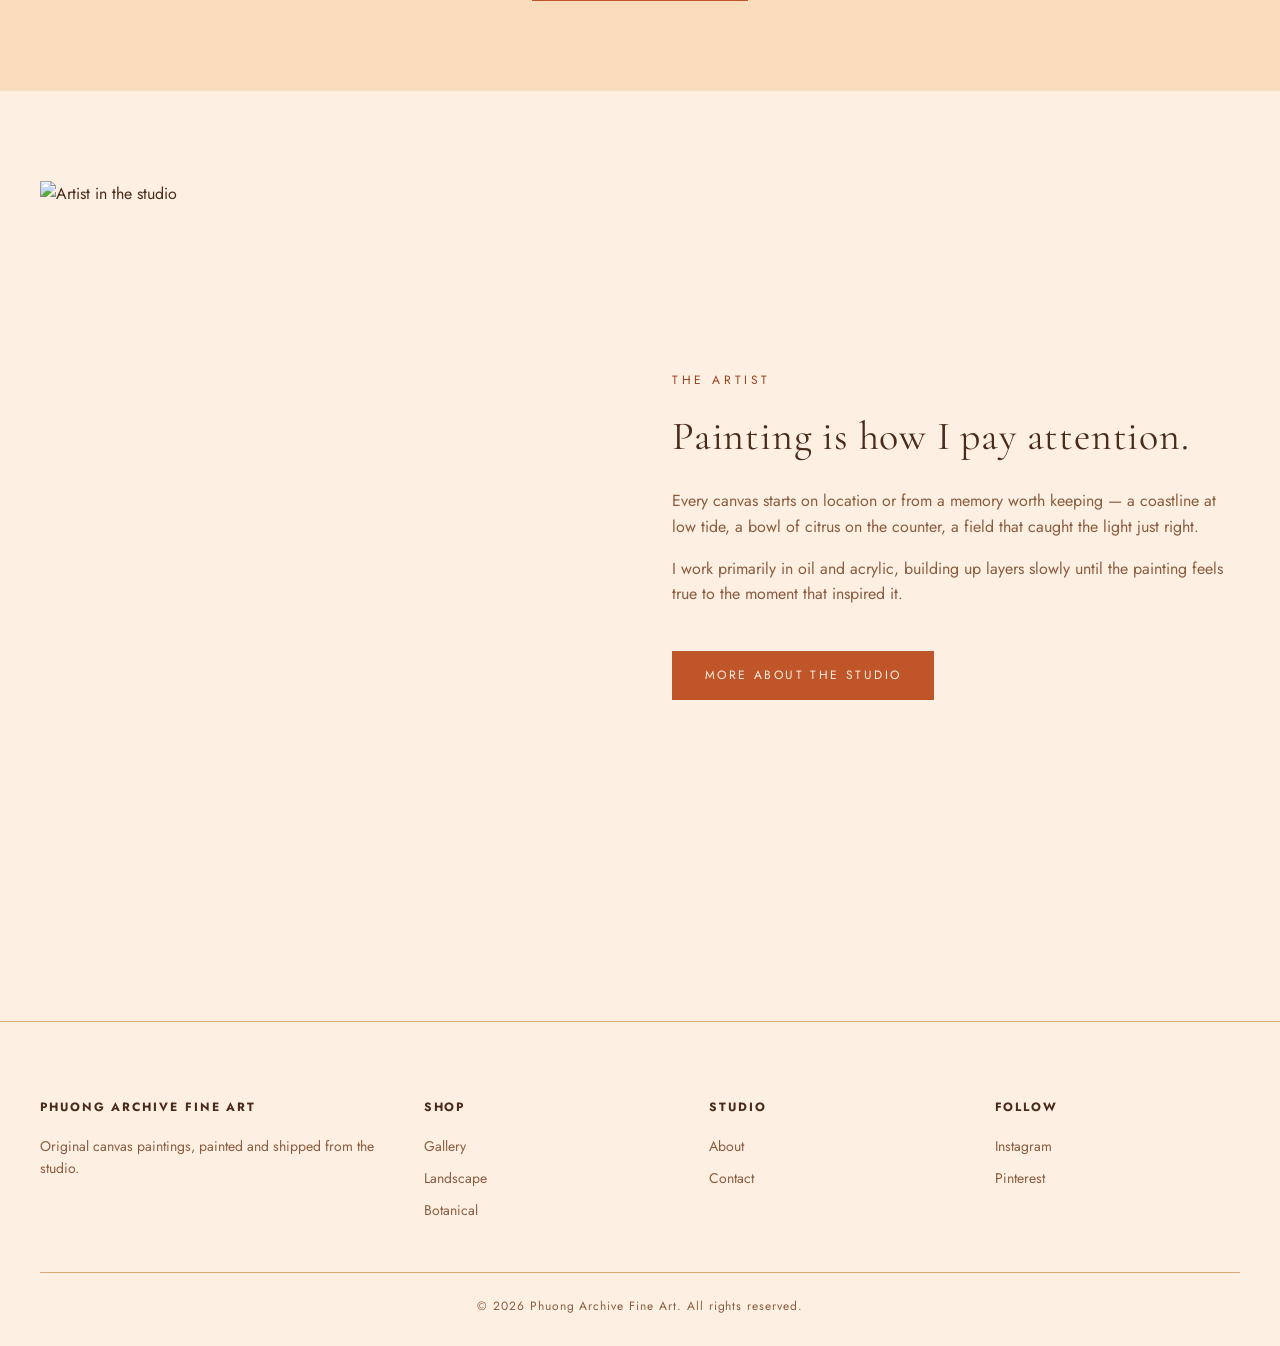
==== commit 9727aebf: "Show sold status inline instead of a separate filter Each painting now carries a sold flag. Sold pie" ====
--- a/index.html
+++ b/index.html
@@ -111,7 +111,7 @@
       <h2 class="lb-title"></h2>
       <div class="lb-meta"></div>
       <div class="price lb-price"></div>
-      <a href="contact.html" class="btn btn-dark" style="text-align:center;">Inquire About This Piece</a>
+      <a href="contact.html" class="btn btn-dark lb-cta" style="text-align:center;">Inquire About This Piece</a>
     </div>
   </div>
 </div>
--- a/css/style.css
+++ b/css/style.css
@@ -1,14 +1,14 @@
 @import url('https://fonts.googleapis.com/css2?family=Cormorant+Garamond:ital,wght@0,300;0,400;0,500;0,600;1,400&family=Dancing+Script:wght@500;600;700&family=Jost:wght@400;500&display=swap');
 
 :root {
-  --bg: #f7f1e4;
-  --bg-alt: #efe6d4;
-  --ink: #3a3428;
-  --ink-soft: #6b6250;
-  --accent: #6b7a4f;
-  --accent-dark: #556140;
-  --line: #d8cdb6;
-  --terracotta: #c17a52;
+  --bg: #fdf0e2;
+  --bg-alt: #f8dcbc;
+  --ink: #4a2a1a;
+  --ink-soft: #8a5c3f;
+  --accent: #c1552a;
+  --accent-dark: #9c3f1c;
+  --line: #dba876;
+  --terracotta: #e2733b;
   --max-width: 1400px;
 }
 
@@ -144,14 +144,14 @@
   content: '';
   position: absolute;
   inset: 0;
-  background: linear-gradient(0deg, rgba(20,17,10,0.55) 0%, rgba(20,17,10,0.05) 55%);
+  background: linear-gradient(0deg, rgba(69,32,15,0.62) 0%, rgba(69,32,15,0.08) 55%);
 }
 
 .hero-content {
   position: relative;
   z-index: 1;
   padding: 60px 40px;
-  color: #f7f1e4;
+  color: var(--bg);
   max-width: var(--max-width);
   margin: 0 auto;
   width: 100%;
@@ -191,17 +191,20 @@
 }
 
 .btn:hover {
-  background: #f7f1e4;
-  color: var(--ink);
+  background: var(--accent);
+  border-color: var(--accent);
+  color: var(--bg);
 }
 
 .btn-dark {
-  color: var(--ink);
-  border-color: var(--ink);
+  background: var(--accent);
+  color: var(--bg);
+  border-color: var(--accent);
 }
 
 .btn-dark:hover {
-  background: var(--ink);
+  background: var(--accent-dark);
+  border-color: var(--accent-dark);
   color: var(--bg);
 }
 
@@ -213,6 +216,32 @@
 
 .section-alt {
   background: var(--bg-alt);
+}
+
+.cta-band {
+  background: var(--accent);
+  color: var(--bg);
+}
+
+.cta-band .section-head .eyebrow,
+.cta-band .section-head h2,
+.cta-band .section-head p {
+  color: var(--bg);
+}
+
+.cta-band .section-head p {
+  opacity: 0.9;
+}
+
+.cta-band .btn {
+  border-color: var(--bg);
+  color: var(--bg);
+}
+
+.cta-band .btn:hover {
+  background: var(--bg);
+  border-color: var(--bg);
+  color: var(--accent-dark);
 }
 
 .section-head {
@@ -268,8 +297,8 @@
   position: absolute;
   left: 0; right: 0; bottom: 0;
   padding: 22px 16px;
-  background: linear-gradient(0deg, rgba(20,17,10,0.6), rgba(20,17,10,0));
-  color: #f7f1e4;
+  background: linear-gradient(0deg, rgba(69,32,15,0.65), rgba(69,32,15,0));
+  color: var(--bg);
   font-family: 'Cormorant Garamond', serif;
   font-size: 20px;
   text-align: center;
@@ -326,8 +355,9 @@
 .filter-tags button.active {
   border-color: var(--accent);
   color: var(--accent-dark);
-  background: rgba(107,122,79,0.08);
-}
+  background: rgba(193,85,42,0.08);
+}
+
 
 .grid {
   display: grid;
@@ -367,6 +397,10 @@
   padding: 6px 12px;
 }
 
+.card-badge.sold {
+  background: var(--ink-soft);
+}
+
 .card-info {
   padding-top: 16px;
   text-align: left;
@@ -391,12 +425,17 @@
   letter-spacing: 0.04em;
 }
 
+.price.sold-label {
+  color: var(--ink-soft);
+  font-style: italic;
+}
+
 /* ---------- Lightbox ---------- */
 
 .lightbox {
   position: fixed;
   inset: 0;
-  background: rgba(20,17,10,0.88);
+  background: rgba(48,21,10,0.9);
   display: none;
   align-items: center;
   justify-content: center;
@@ -450,6 +489,11 @@
   font-size: 16px;
   color: var(--accent-dark);
   margin: 18px 0 26px;
+}
+
+.lightbox-details .price.sold-label {
+  color: var(--ink-soft);
+  font-style: italic;
 }
 
 .lightbox-close {
@@ -458,7 +502,7 @@
   right: 32px;
   background: none;
   border: none;
-  color: #f7f1e4;
+  color: var(--bg);
   font-size: 30px;
   cursor: pointer;
   line-height: 1;
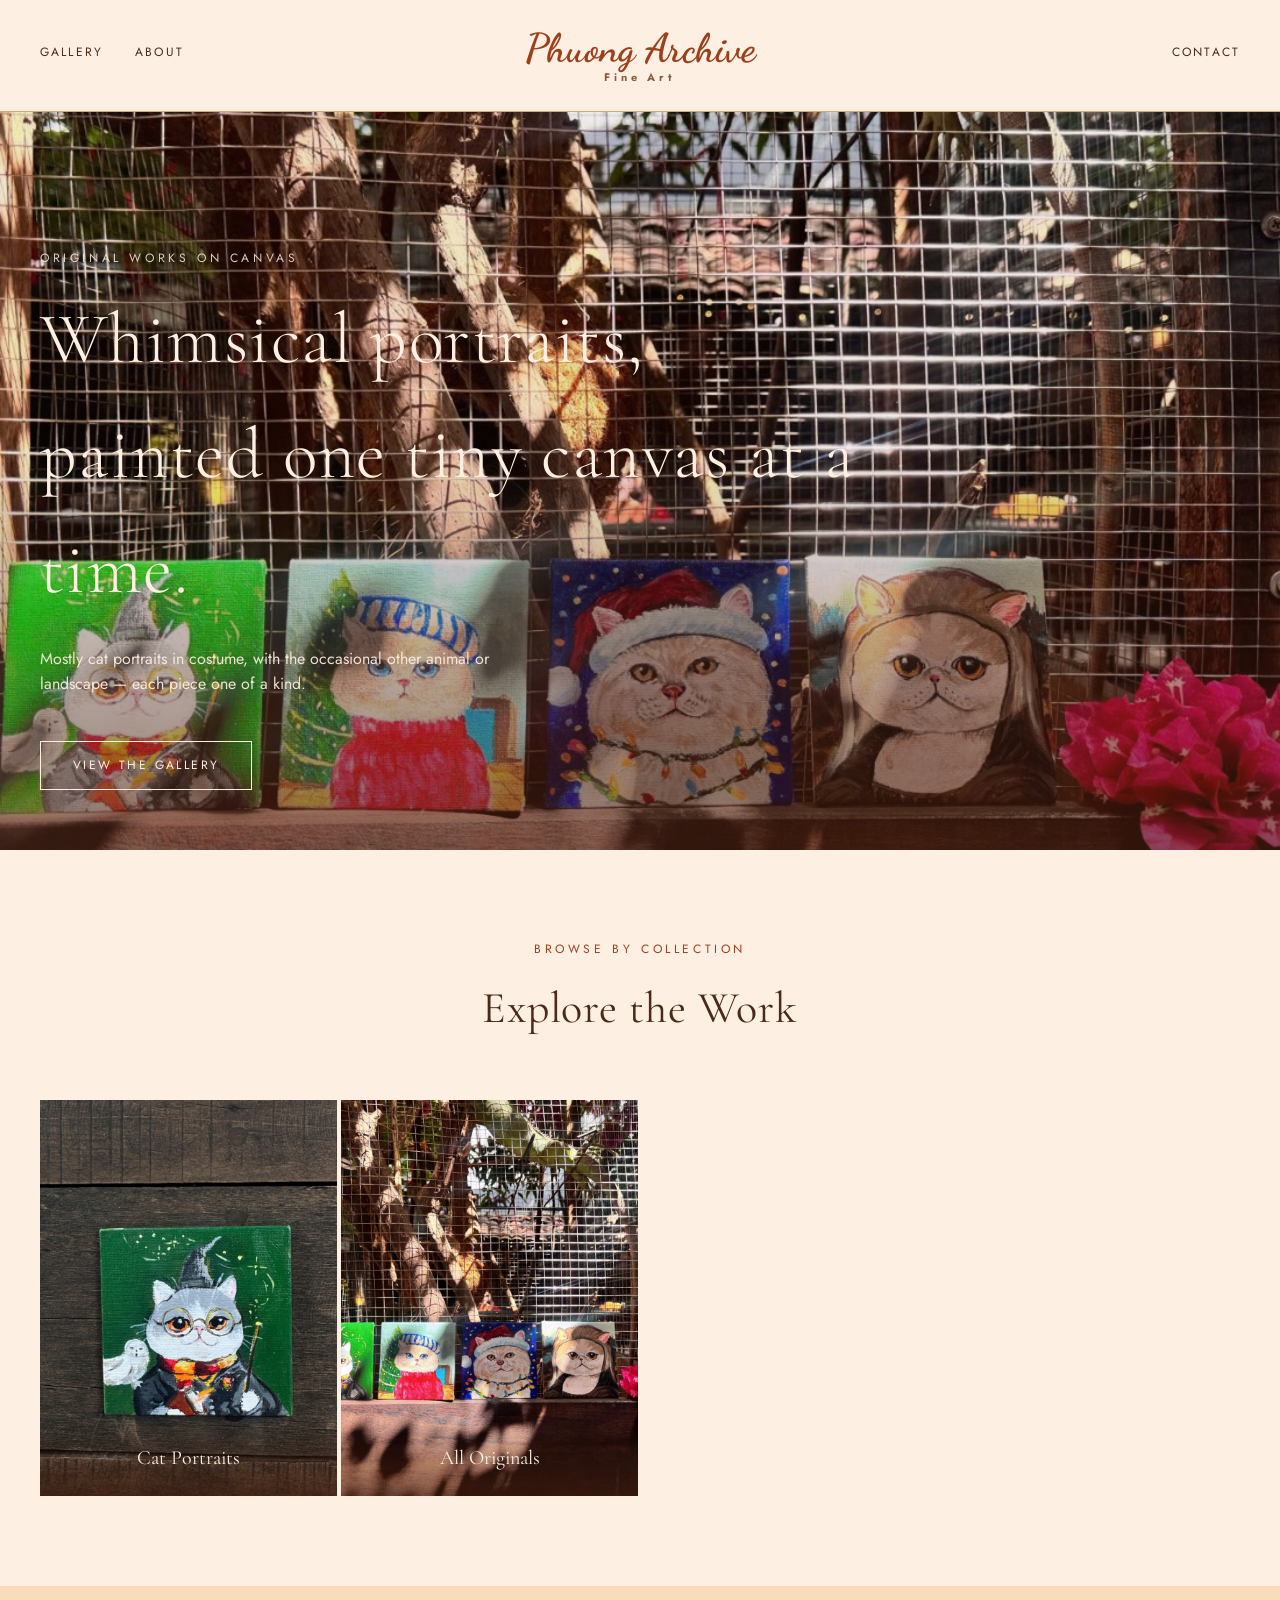
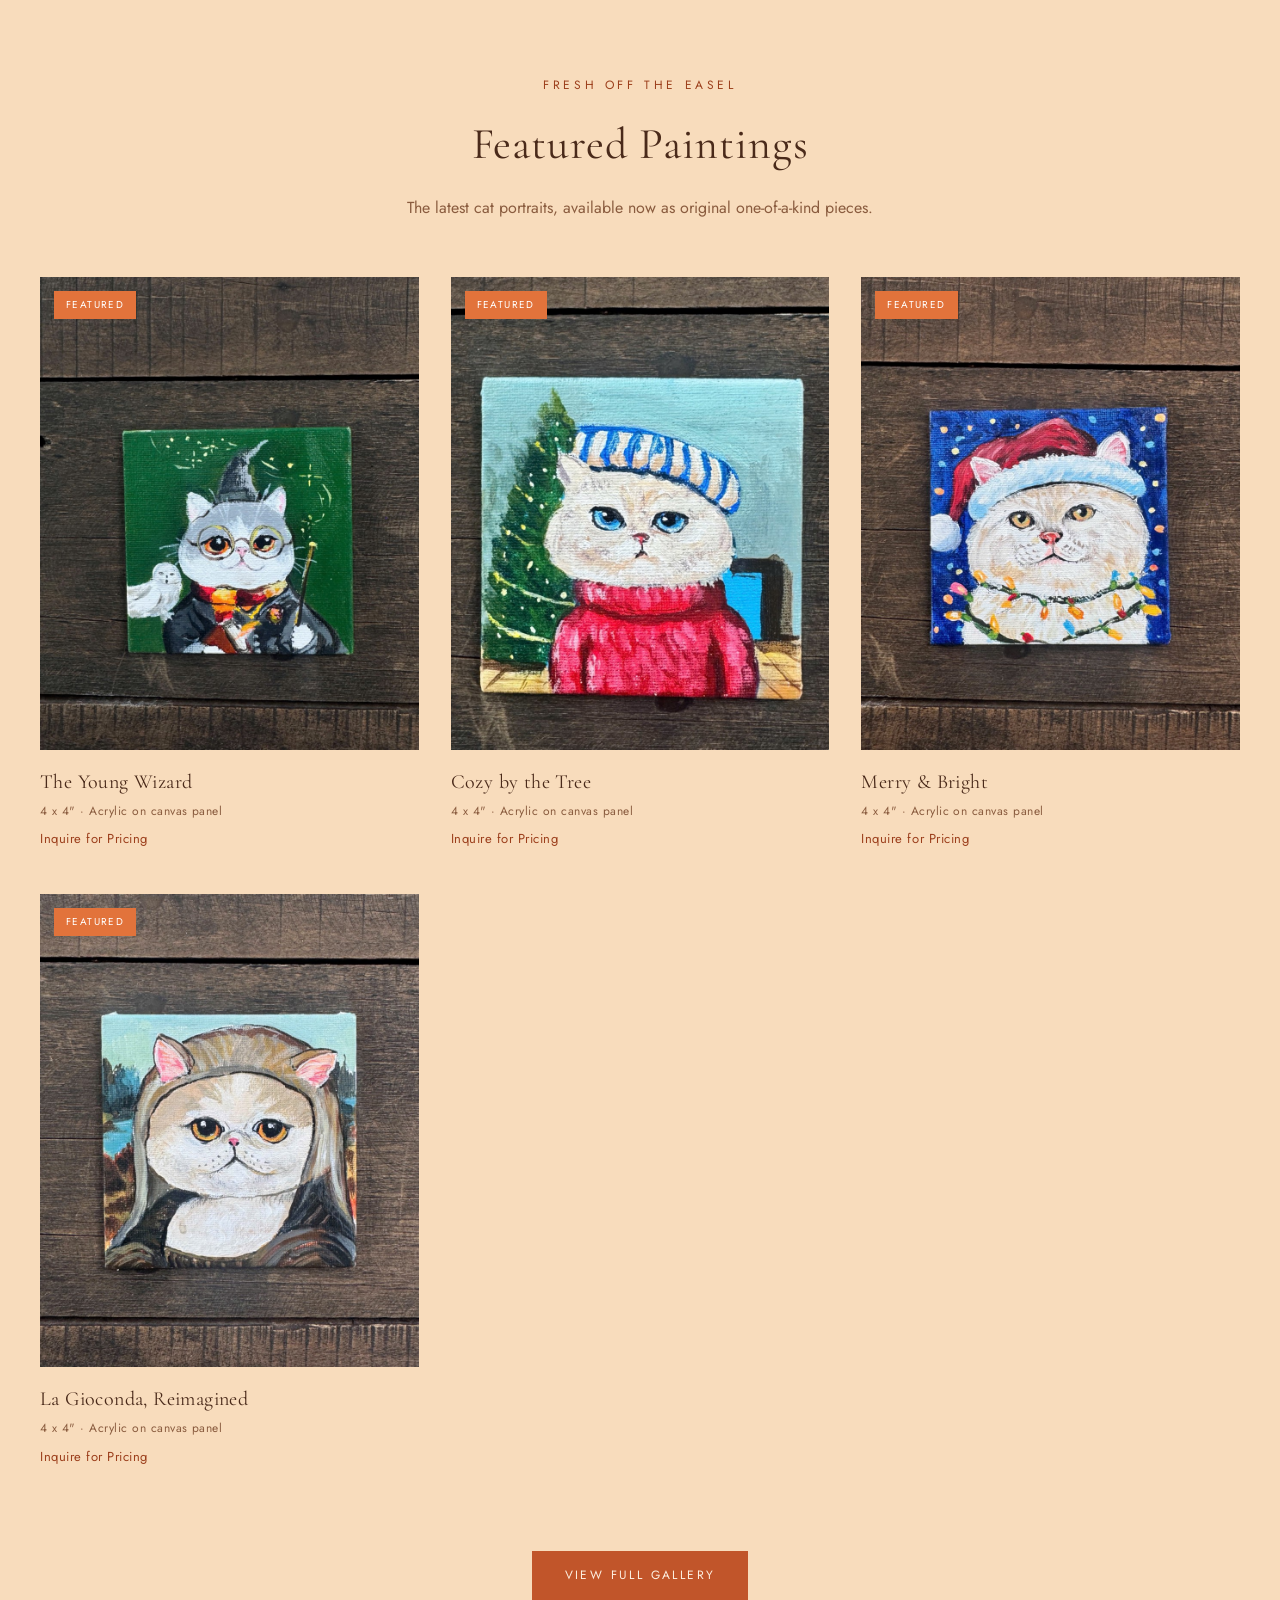
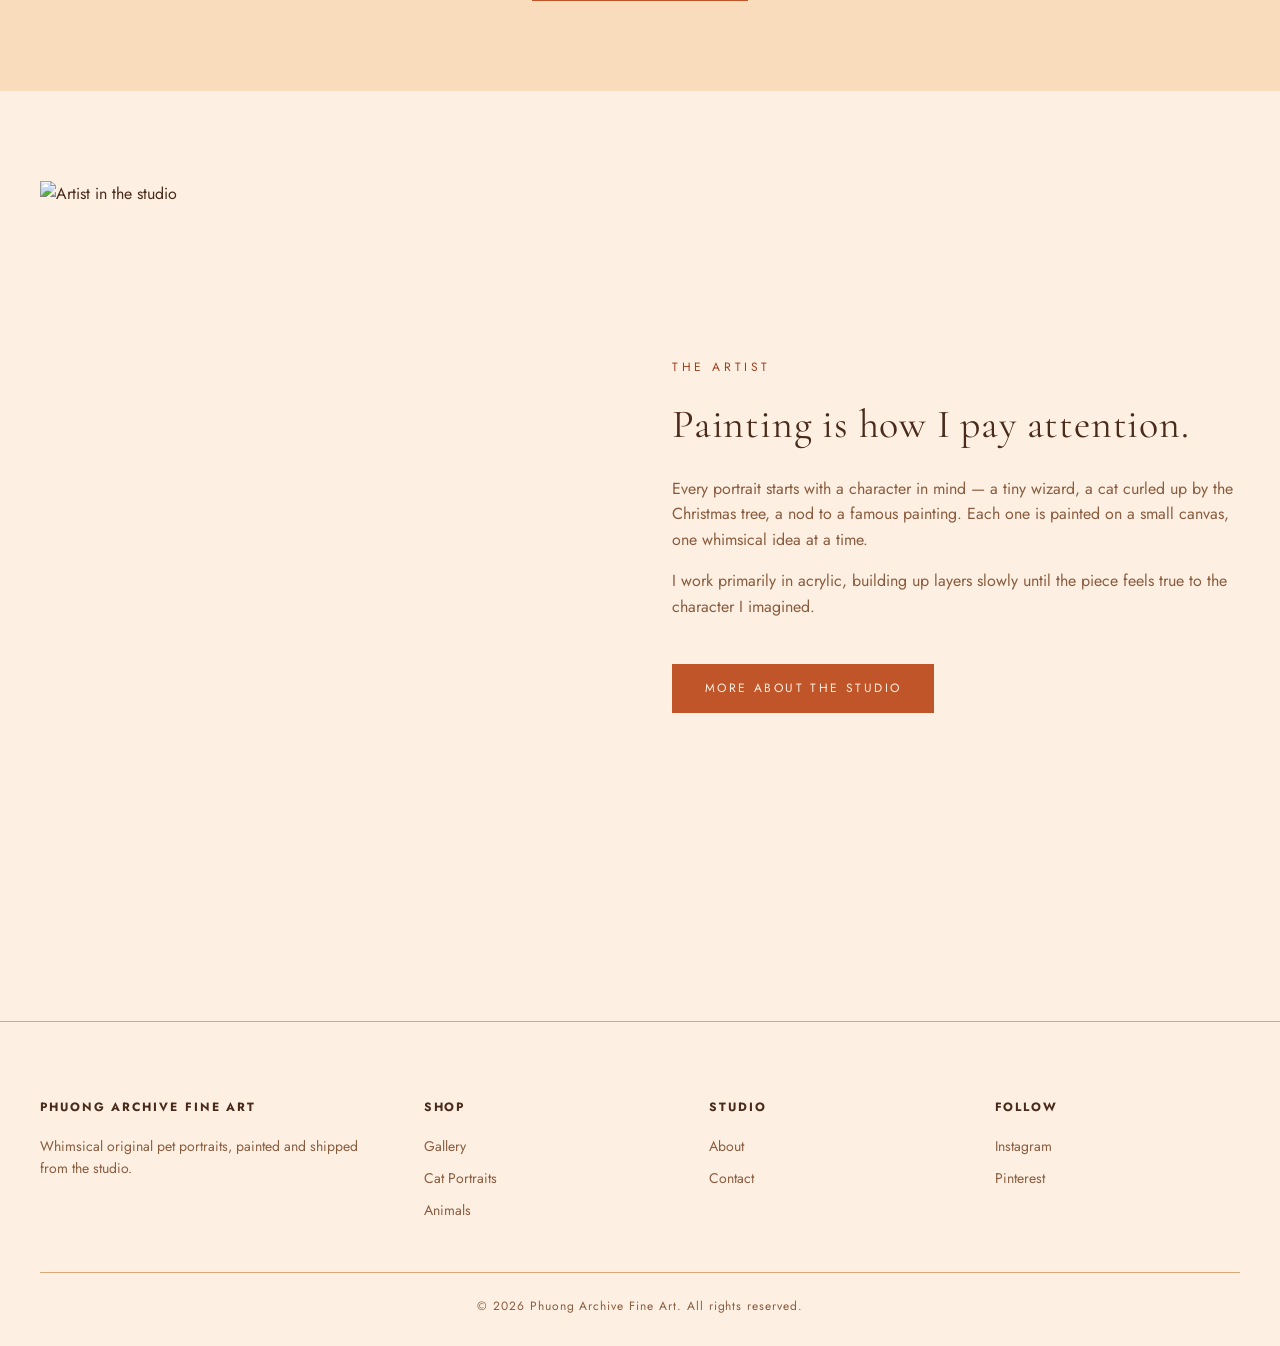
==== commit e6c74db7: "Replace placeholders with real paintings and polish visuals Pulls in the 4 real paintings from the P" ====
--- a/index.html
+++ b/index.html
@@ -3,7 +3,7 @@
 <head>
 <meta charset="UTF-8">
 <meta name="viewport" content="width=device-width, initial-scale=1.0">
-<title>Phuong Archive | Original Canvas Paintings</title>
+<title>Phuong Archive | Whimsical Pet Portraits</title>
 <link rel="stylesheet" href="css/style.css">
 </head>
 <body>
@@ -26,11 +26,11 @@
 </header>
 
 <section class="hero">
-  <img src="https://picsum.photos/seed/canvas-hero/1800/1200" alt="Studio painting on display">
+  <img src="images/studio-shelf.jpg" alt="A row of small cat portrait paintings on display">
   <div class="hero-content">
     <span class="eyebrow">Original Works on Canvas</span>
-    <h1>Paintings made slowly,<br>for rooms that hold stories.</h1>
-    <p>Landscapes, botanicals, and still life studies painted in oil and acrylic — each piece one of a kind.</p>
+    <h1>Whimsical portraits,<br>painted one tiny canvas at a time.</h1>
+    <p>Mostly cat portraits in costume, with the occasional other animal or landscape — each piece one of a kind.</p>
     <a href="gallery.html" class="btn">View the Gallery</a>
   </div>
 </section>
@@ -50,7 +50,7 @@
     <div class="section-head">
       <span class="eyebrow">Fresh off the Easel</span>
       <h2>Featured Paintings</h2>
-      <p>A few recent favorites, available now as original one-of-a-kind pieces.</p>
+      <p>The latest cat portraits, available now as original one-of-a-kind pieces.</p>
     </div>
     <div class="grid" id="featured-grid"></div>
     <div style="text-align:center; margin-top:56px;">
@@ -66,8 +66,8 @@
       <div class="content">
         <span class="eyebrow">The Artist</span>
         <h2>Painting is how I pay attention.</h2>
-        <p>Every canvas starts on location or from a memory worth keeping — a coastline at low tide, a bowl of citrus on the counter, a field that caught the light just right.</p>
-        <p>I work primarily in oil and acrylic, building up layers slowly until the painting feels true to the moment that inspired it.</p>
+        <p>Every portrait starts with a character in mind — a tiny wizard, a cat curled up by the Christmas tree, a nod to a famous painting. Each one is painted on a small canvas, one whimsical idea at a time.</p>
+        <p>I work primarily in acrylic, building up layers slowly until the piece feels true to the character I imagined.</p>
         <a href="about.html" class="btn btn-dark">More About the Studio</a>
       </div>
     </div>
@@ -79,13 +79,13 @@
     <div class="footer-grid">
       <div>
         <h4>Phuong Archive Fine Art</h4>
-        <p>Original canvas paintings, painted and shipped from the studio.</p>
+        <p>Whimsical original pet portraits, painted and shipped from the studio.</p>
       </div>
       <div>
         <h4>Shop</h4>
         <a href="gallery.html">Gallery</a>
-        <a href="gallery.html?tag=Landscape">Landscape</a>
-        <a href="gallery.html?tag=Botanical">Botanical</a>
+        <a href="gallery.html?tag=Cat%20Portraits">Cat Portraits</a>
+        <a href="gallery.html?tag=Animals">Animals</a>
       </div>
       <div>
         <h4>Studio</h4>
--- a/css/style.css
+++ b/css/style.css
@@ -138,6 +138,17 @@
   width: 100%;
   height: 100%;
   object-fit: cover;
+  transform-origin: center;
+  animation: heroZoom 22s ease-in-out infinite alternate;
+}
+
+@keyframes heroZoom {
+  from { transform: scale(1); }
+  to { transform: scale(1.14); }
+}
+
+@media (prefers-reduced-motion: reduce) {
+  .hero img { animation: none; }
 }
 
 .hero::after {
@@ -288,10 +299,10 @@
   width: 100%;
   height: 100%;
   object-fit: cover;
-  transition: transform 0.6s ease;
-}
-
-.tile:hover img { transform: scale(1.06); }
+  transition: transform 0.7s cubic-bezier(0.22, 1, 0.36, 1);
+}
+
+.tile:hover img { transform: scale(1.12); }
 
 .tile span {
   position: absolute;
@@ -367,6 +378,11 @@
 
 .card {
   cursor: pointer;
+  transition: transform 0.4s ease;
+}
+
+.card:hover {
+  transform: translateY(-4px);
 }
 
 .card-image {
@@ -374,16 +390,22 @@
   overflow: hidden;
   background: var(--bg-alt);
   aspect-ratio: 4/5;
+  box-shadow: 0 8px 24px rgba(74,42,26,0);
+  transition: box-shadow 0.4s ease;
+}
+
+.card:hover .card-image {
+  box-shadow: 0 18px 34px rgba(74,42,26,0.22);
 }
 
 .card-image img {
   width: 100%;
   height: 100%;
   object-fit: cover;
-  transition: transform 0.5s ease;
-}
-
-.card:hover .card-image img { transform: scale(1.04); }
+  transition: transform 0.6s cubic-bezier(0.22, 1, 0.36, 1);
+}
+
+.card:hover .card-image img { transform: scale(1.08); }
 
 .card-badge {
   position: absolute;
@@ -443,7 +465,7 @@
   padding: 40px;
 }
 
-.lightbox.open { display: flex; }
+.lightbox.visible { display: flex; }
 
 .lightbox-inner {
   background: var(--bg);
@@ -453,16 +475,31 @@
   display: grid;
   grid-template-columns: 1.3fr 1fr;
   overflow: auto;
+  opacity: 0;
+  transform: scale(0.94);
+  transition: opacity 0.35s ease, transform 0.35s cubic-bezier(0.22, 1, 0.36, 1);
+}
+
+.lightbox.open .lightbox-inner {
+  opacity: 1;
+  transform: scale(1);
 }
 
 .lightbox-img {
   background: var(--bg-alt);
+  overflow: hidden;
 }
 
 .lightbox-img img {
   width: 100%;
   height: 100%;
   object-fit: cover;
+  transform: scale(1.1);
+  transition: transform 0.6s cubic-bezier(0.22, 1, 0.36, 1);
+}
+
+.lightbox.open .lightbox-img img {
+  transform: scale(1);
 }
 
 .lightbox-details {
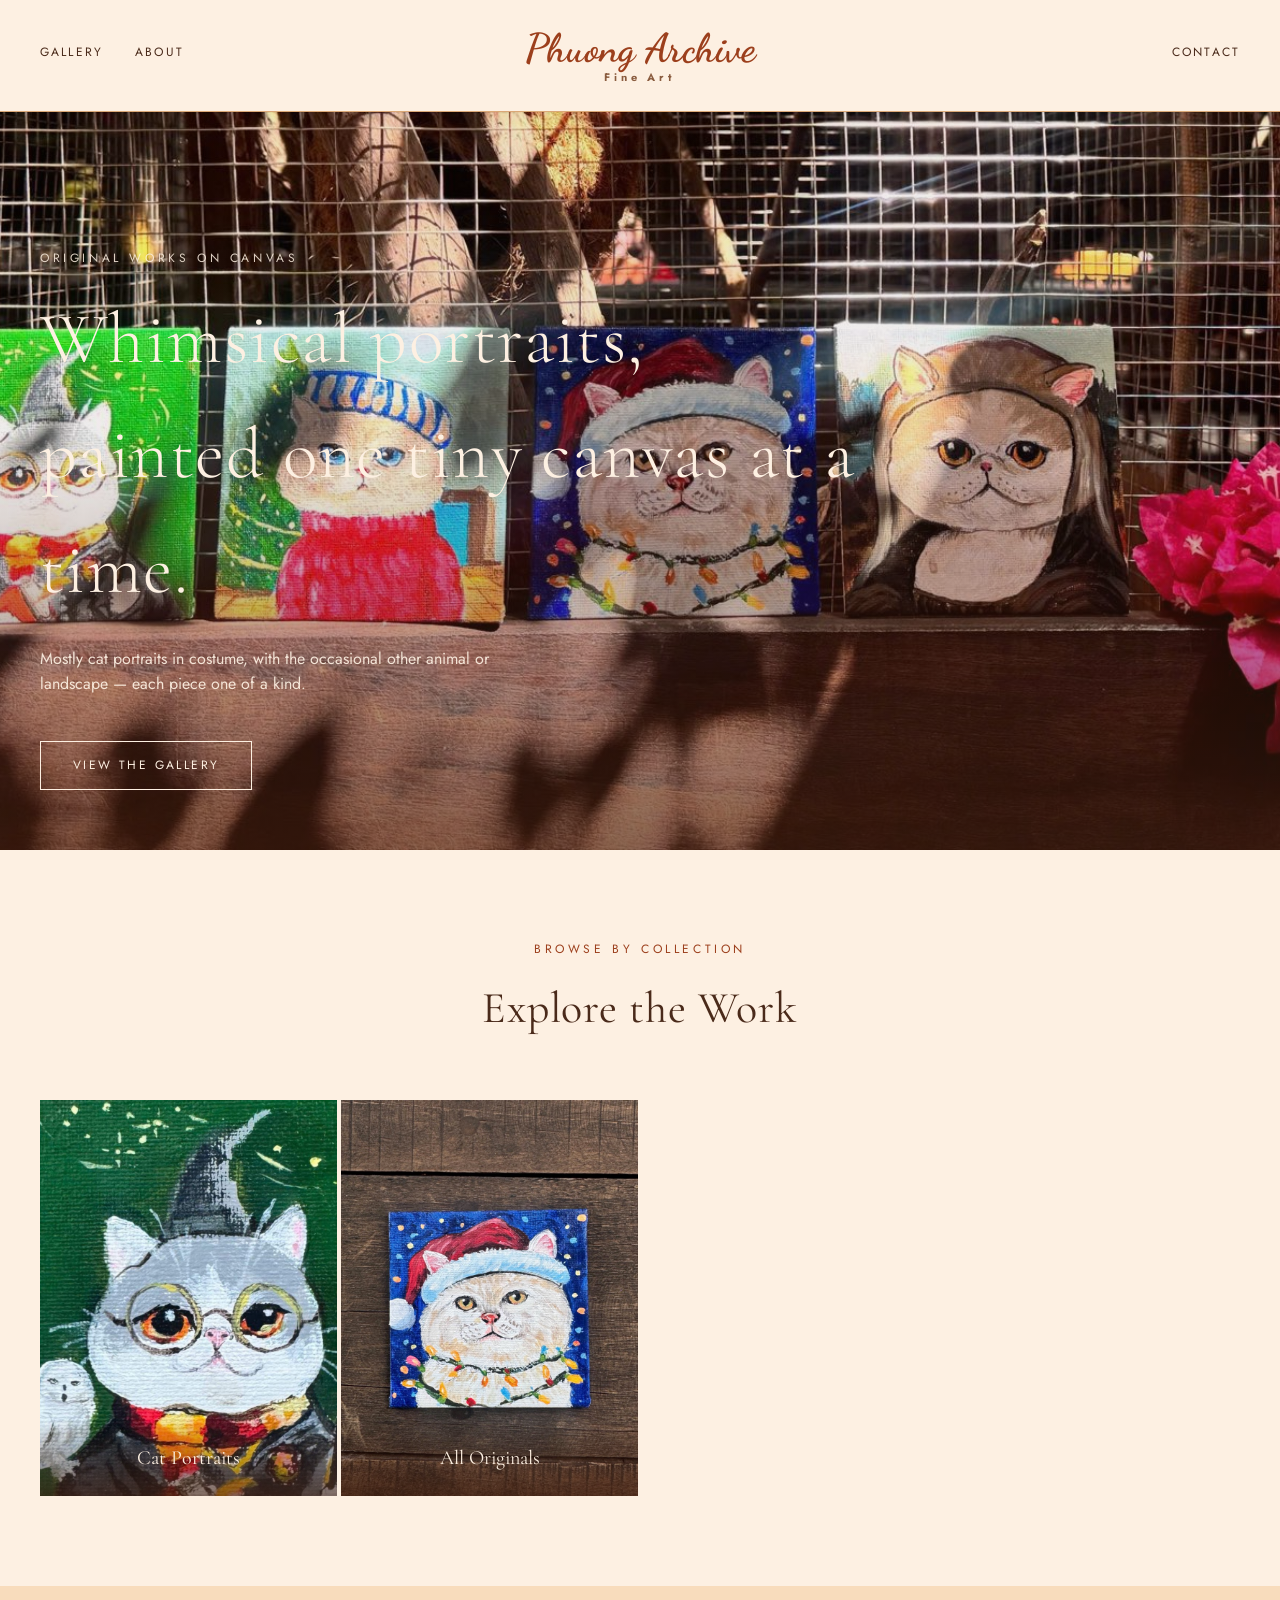
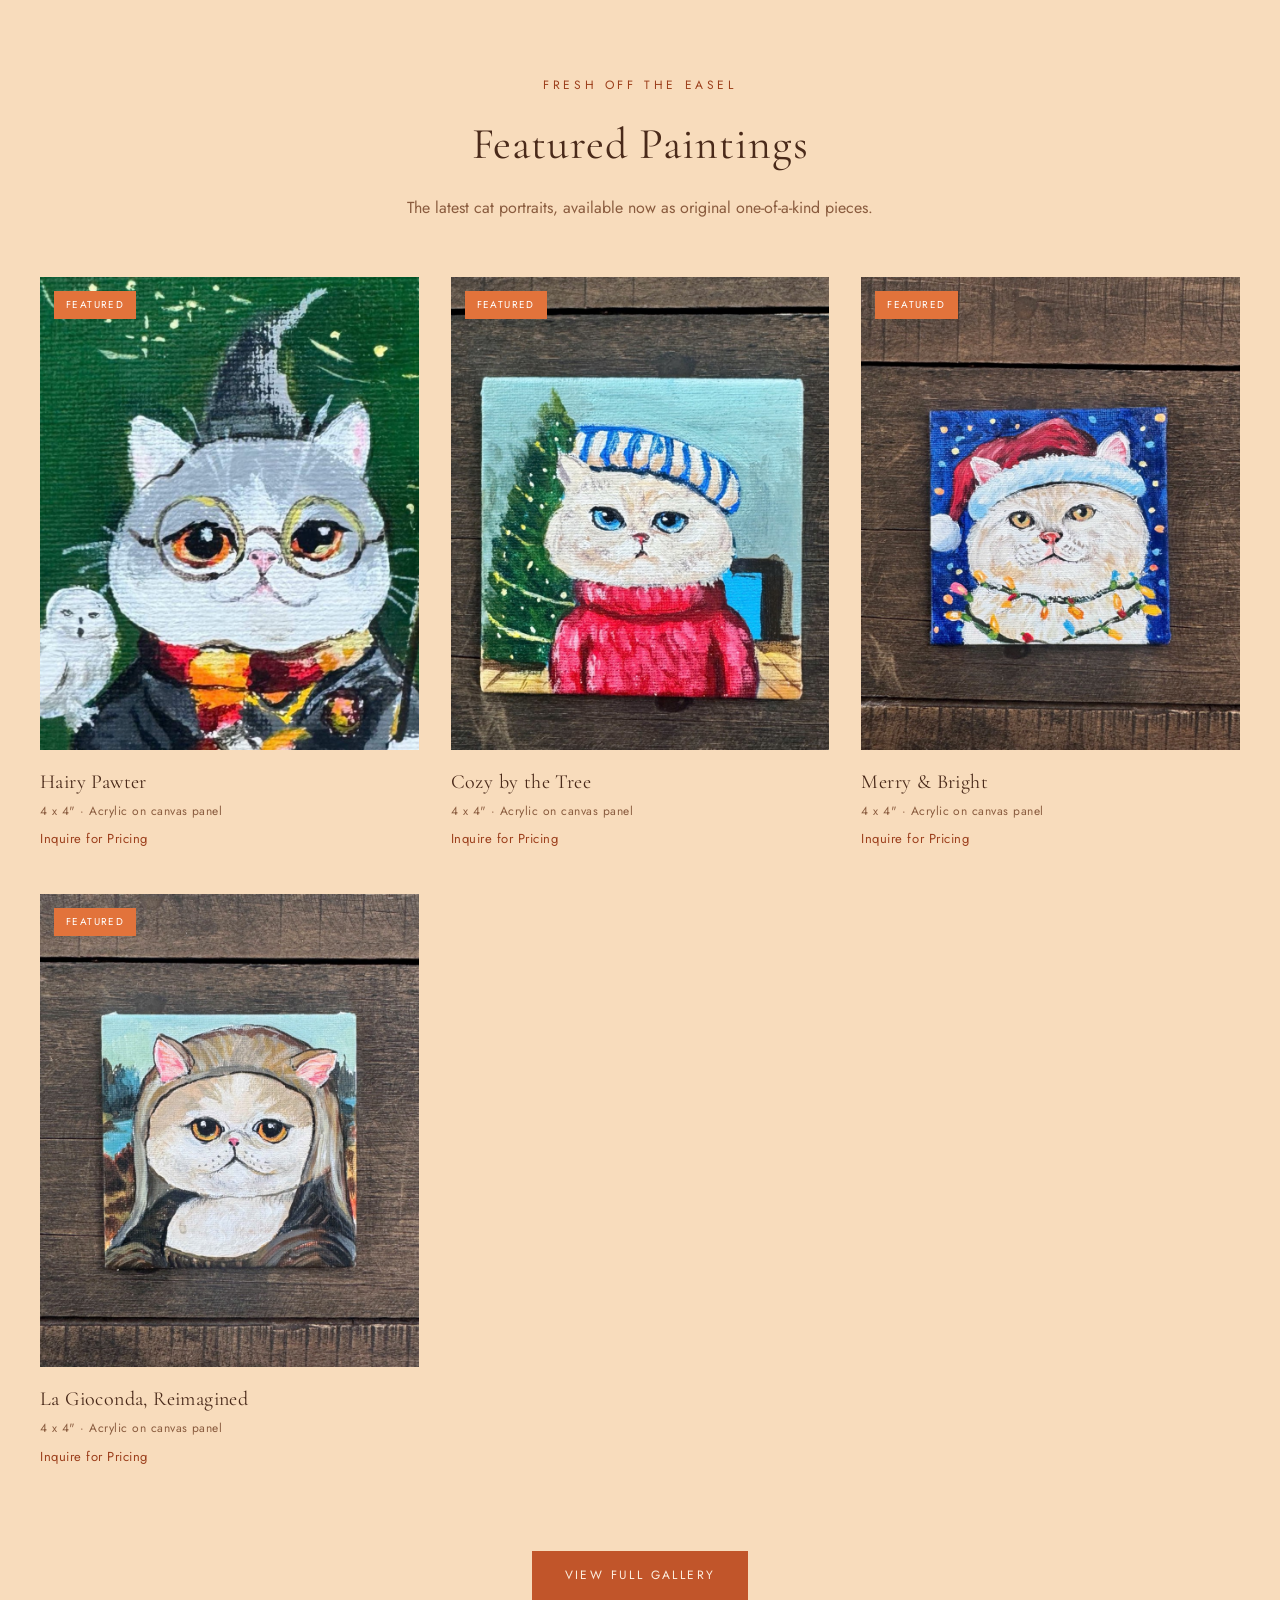
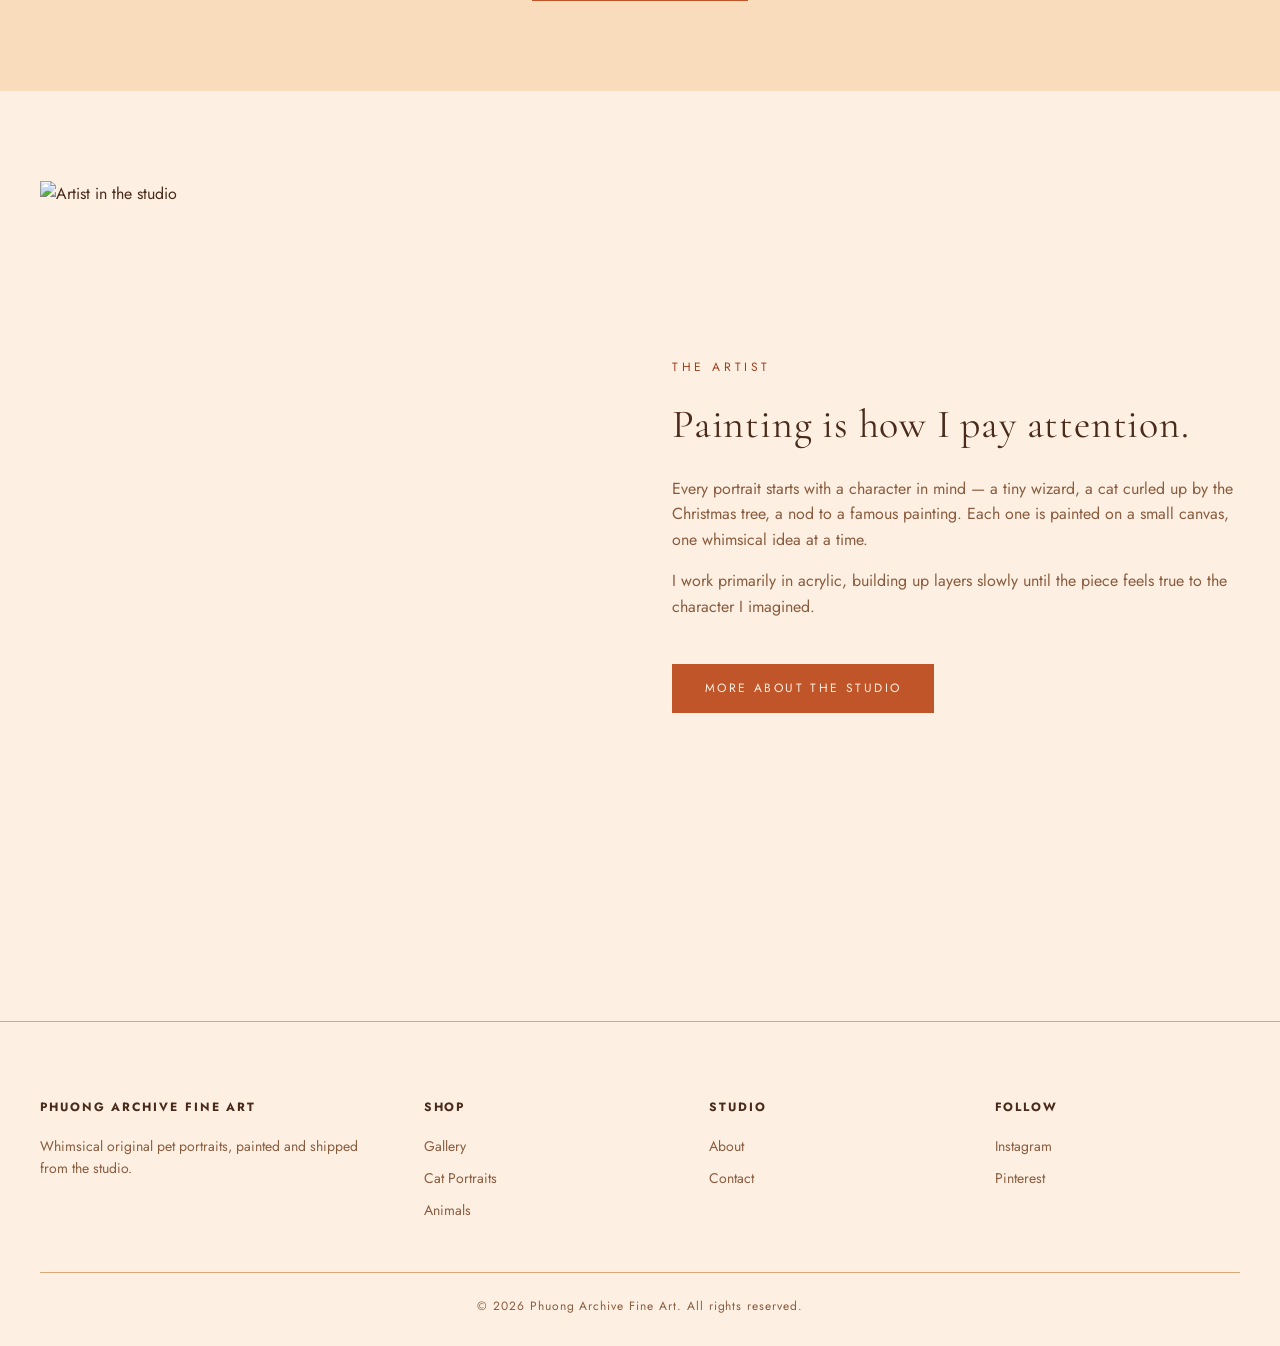
==== commit 3824c42c: "Rename wizard piece, fix image framing, add a bundle listing - "The Young Wizard" -> "Hairy Pawter" " ====
--- a/index.html
+++ b/index.html
@@ -26,7 +26,7 @@
 </header>
 
 <section class="hero">
-  <img src="images/studio-shelf.jpg" alt="A row of small cat portrait paintings on display">
+  <img src="images/hero-banner.jpg" alt="A row of small cat portrait paintings on display">
   <div class="hero-content">
     <span class="eyebrow">Original Works on Canvas</span>
     <h1>Whimsical portraits,<br>painted one tiny canvas at a time.</h1>
--- a/css/style.css
+++ b/css/style.css
@@ -421,6 +421,10 @@
 
 .card-badge.sold {
   background: var(--ink-soft);
+}
+
+.card-badge.bundle {
+  background: var(--accent-dark);
 }
 
 .card-info {
